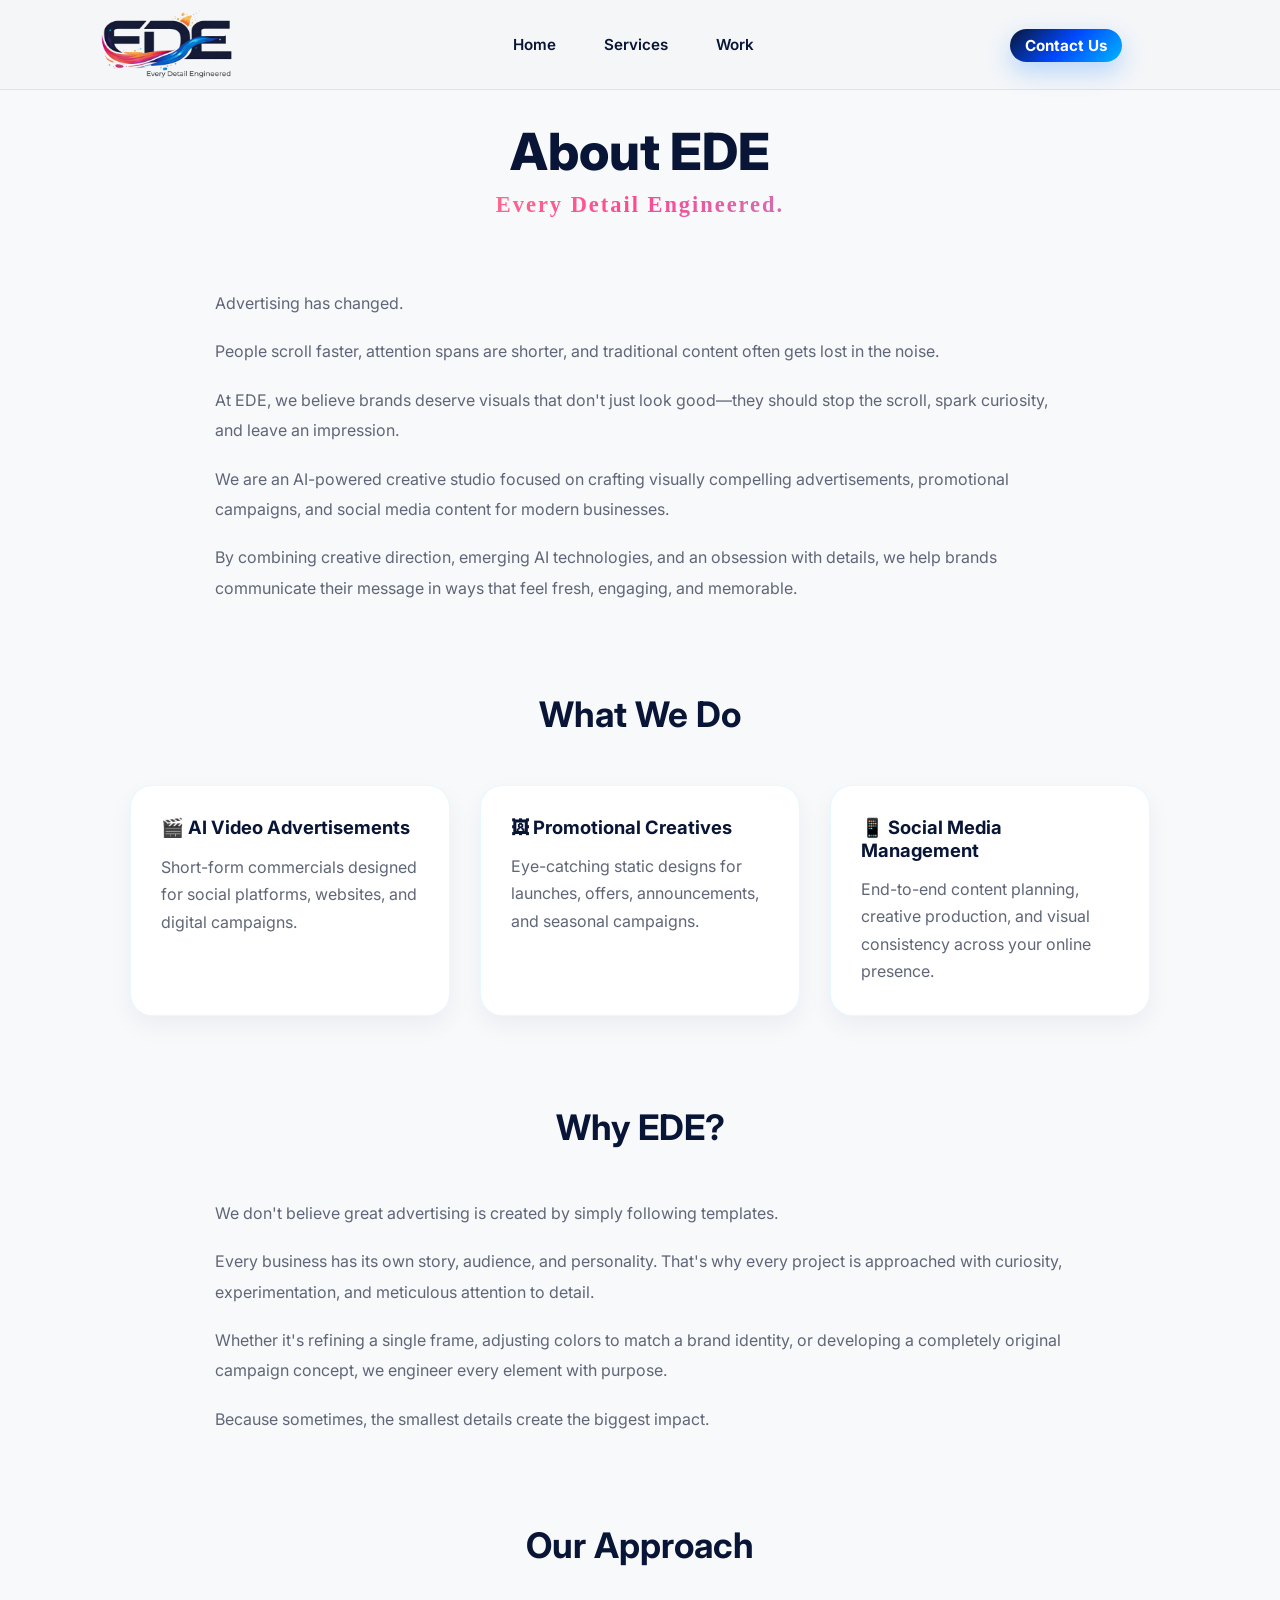
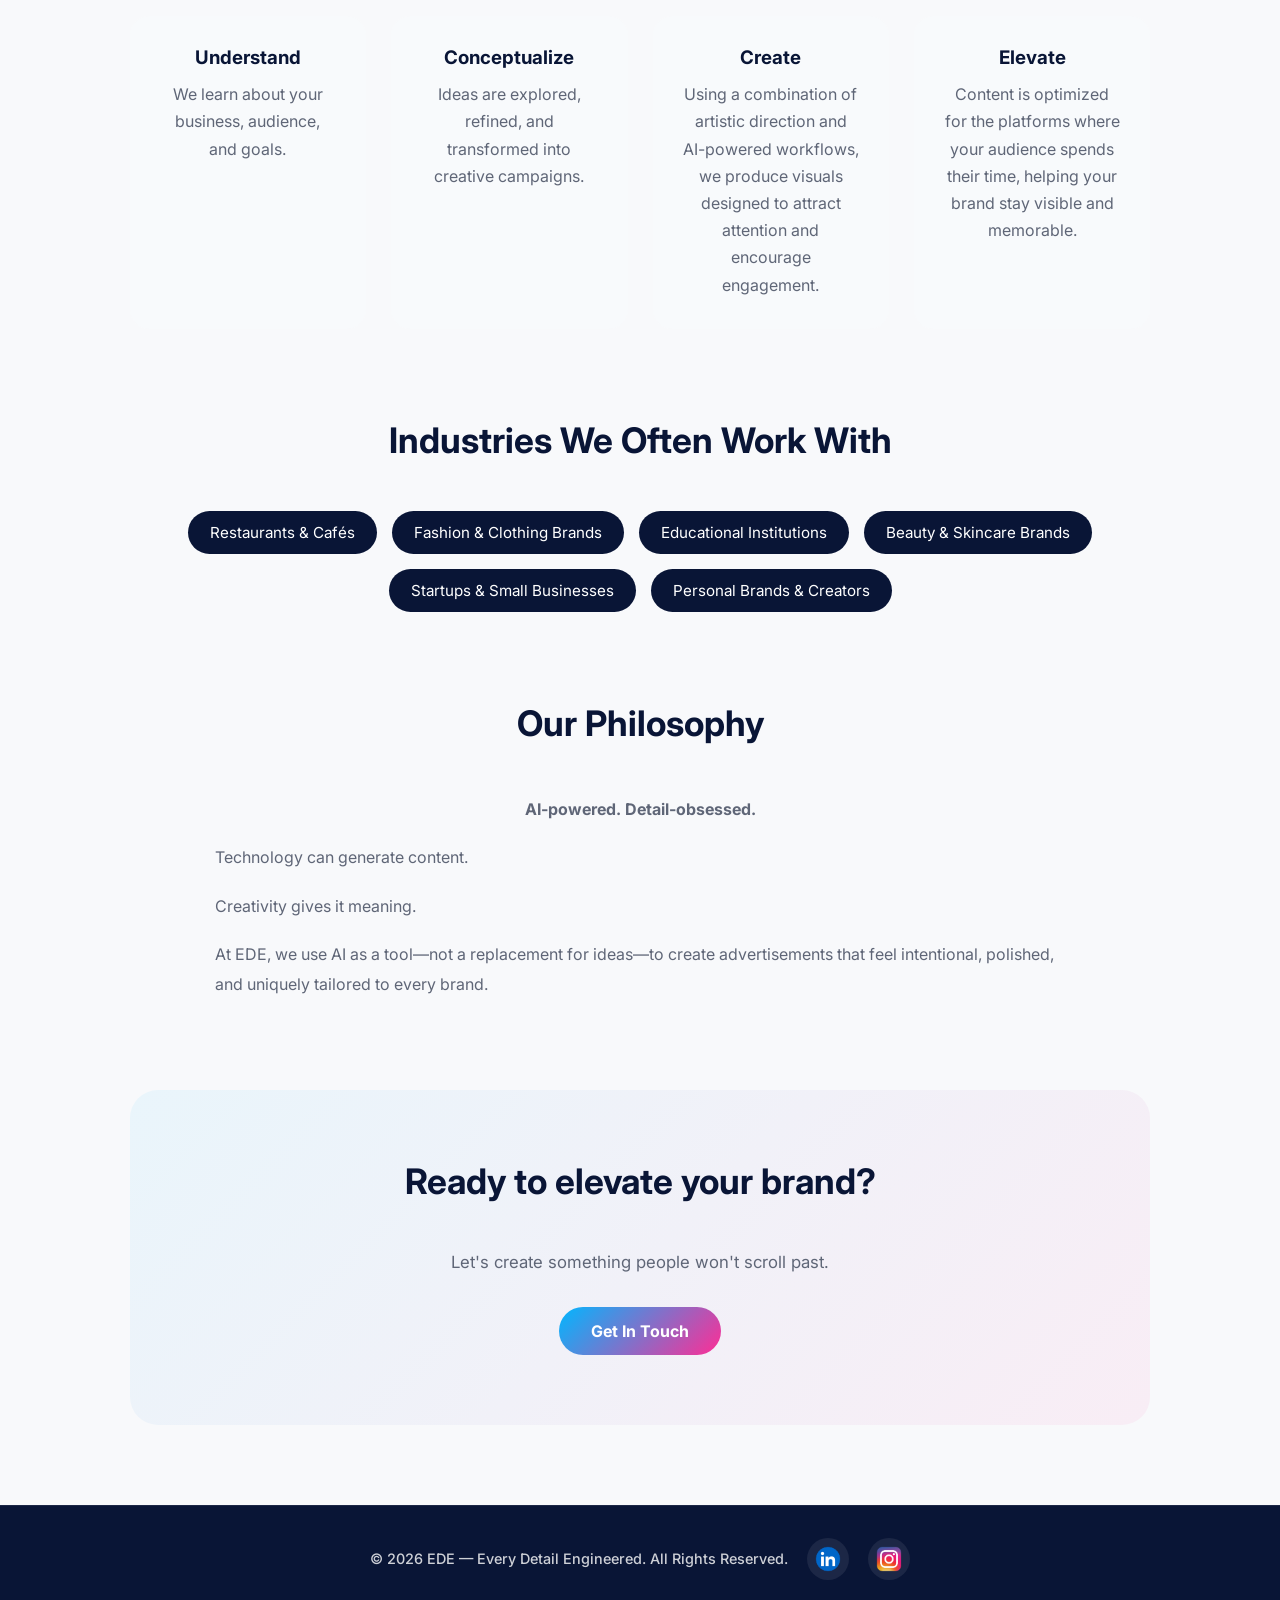
==== about.html @ a7a9f511 "Initial commit" ====
<!DOCTYPE html>
<html lang="en">
<head>
    <meta charset="UTF-8">
    <meta name="viewport" content="width=device-width, initial-scale=1.0">
    <title>EDE - About Us</title>
    <link rel="stylesheet" href="style.css">
</head>
<body>
    <div class="nav">
        <img src="./elements/EDE_logo.svg" alt="edelogo" class="logo">
        <div class="nav-links">
            <a href="./index.html">Home</a>
            <a href="./services.html">Services</a>
            <a href="./works.html">Work</a>
        </div>
        <div class="contact">
            <a href="./contact.html">Contact Us</a>
        </div>
        <div class="ham">
            <img src="./elements/hamburger-svgrepo-com.svg" alt="hamburger menu">
        </div>
        <div class="newnav">
            <a href="./index.html">Home</a>
            <a href="./works.html">Work</a>
            <a href="./services.html">Services</a>
            <!-- <a href="./about.html">About</a> -->
            <a href="./contact.html">Contact Us</a>
        </div>
    </div>
<section class="about">

    <div class="about-hero">

        <h1>About EDE</h1>

        <p class="tagline">
            Every Detail Engineered.
        </p>

    </div>


    <div class="about-content">

        <p>
            Advertising has changed.
        </p>

        <p>
            People scroll faster, attention spans are shorter, and traditional
            content often gets lost in the noise.
        </p>

        <p>
            At EDE, we believe brands deserve visuals that don't just look
            good—they should stop the scroll, spark curiosity, and leave an
            impression.
        </p>

        <p>
            We are an AI-powered creative studio focused on crafting visually
            compelling advertisements, promotional campaigns, and social media
            content for modern businesses.
        </p>

        <p>
            By combining creative direction, emerging AI technologies, and an
            obsession with details, we help brands communicate their message
            in ways that feel fresh, engaging, and memorable.
        </p>

    </div>


    <div class="about-services">

        <h2>What We Do</h2>

        <div class="service-list">

            <div class="service-item">

                <h3>🎬 AI Video Advertisements</h3>

                <p>
                    Short-form commercials designed for social platforms,
                    websites, and digital campaigns.
                </p>

            </div>


            <div class="service-item">

                <h3>🖼 Promotional Creatives</h3>

                <p>
                    Eye-catching static designs for launches, offers,
                    announcements, and seasonal campaigns.
                </p>

            </div>


            <div class="service-item">

                <h3>📱 Social Media Management</h3>

                <p>
                    End-to-end content planning, creative production,
                    and visual consistency across your online presence.
                </p>

            </div>


            <!-- <div class="service-item">

                <h3>✨ Creative Concepts</h3>

                <p>
                    From cinematic fashion films to futuristic product
                    commercials, we transform ideas into visual experiences.
                </p>

            </div> -->

        </div>

    </div>



    <div class="why-ede">

        <h2>Why EDE?</h2>

        <p>
            We don't believe great advertising is created by simply following
            templates.
        </p>

        <p>
            Every business has its own story, audience, and personality.
            That's why every project is approached with curiosity,
            experimentation, and meticulous attention to detail.
        </p>

        <p>
            Whether it's refining a single frame, adjusting colors to match
            a brand identity, or developing a completely original campaign
            concept, we engineer every element with purpose.
        </p>

        <p>
            Because sometimes, the smallest details create the biggest impact.
        </p>

    </div>



    <div class="approach">

        <h2>Our Approach</h2>

        <div class="approach-grid">

            <div class="step">

                <h3>Understand</h3>

                <p>
                    We learn about your business, audience, and goals.
                </p>

            </div>


            <div class="step">

                <h3>Conceptualize</h3>

                <p>
                    Ideas are explored, refined, and transformed into
                    creative campaigns.
                </p>

            </div>


            <div class="step">

                <h3>Create</h3>

                <p>
                    Using a combination of artistic direction and
                    AI-powered workflows, we produce visuals designed
                    to attract attention and encourage engagement.
                </p>

            </div>


            <div class="step">

                <h3>Elevate</h3>

                <p>
                    Content is optimized for the platforms where your
                    audience spends their time, helping your brand stay
                    visible and memorable.
                </p>

            </div>

        </div>

    </div>



    <div class="industries">

        <h2>Industries We Often Work With</h2>

        <ul>

            <li>Restaurants & Cafés</li>

            <li>Fashion & Clothing Brands</li>

            <!-- <li>Jewelry Businesses</li> -->

            <li>Educational Institutions</li>

            <li>Beauty & Skincare Brands</li>

            <li>Startups & Small Businesses</li>

            <li>Personal Brands & Creators</li>

        </ul>

    </div>



    <div class="philosophy">

        <h2>Our Philosophy</h2>

        <p class="philosophy-tagline">

            AI-powered. Detail-obsessed.

        </p>

        <p>
            Technology can generate content.
        </p>

        <p>
            Creativity gives it meaning.
        </p>

        <p>
            At EDE, we use AI as a tool—not a replacement for ideas—to create
            advertisements that feel intentional, polished, and uniquely
            tailored to every brand.
        </p>

    </div>



    <div class="cta-section">

        <h2>Ready to elevate your brand?</h2>

        <p>

            Let's create something people won't scroll past.

        </p>

        <a href="./contact.html" class="about-contact-btn">

            Get In Touch

        </a>

    </div>

</section>




    <div class="footer">
        <p>© <span id="year"></span> EDE — Every Detail Engineered. All Rights Reserved.</p>
        <a href="https://www.linkedin.com/company/ede-every-detail-engineered/" target="_blank" rel="noopener noreferrer">
            <img src="./elements/linkedin-logo-linkedin-icon-transparent-free-png.webp" alt="linkedin logo" class="footer-linkedin-logo">
        </a>
        <a href="https://www.instagram.com/ede_ai_ads/" target="_blank" rel="noopener noreferrer">
            <img src="./elements/instagram-logo-instagram-icon-transparent-free-png.webp" alt="instagram logo" class="footer-instagram-logo">
        </a>
    </div>

    <script src="./script.js"></script>
</body>
</html>
---- style.css ----
/* ===== GOOGLE FONT ===== */
@import url('https://fonts.googleapis.com/css2?family=Inter:wght@400;500;600;700;800&display=swap');

* {
    margin: 0;
    padding: 0;
    box-sizing: border-box;
    font-family: 'Inter', sans-serif;
}

html {
    scroll-behavior: smooth;
}

body {
    background: #f8f9fb;
    color: #091536;
    overflow-x: hidden;
}

/* ==========================
   NAVBAR
========================== */

.nav {
    width: 100%;
    height: 90px;

    display: flex;
    /* justify-content:space-around; */
    align-items: center;
    gap: 20vw;

    padding: 0 6vw;

    background: rgba(255, 255, 255, 0.92);

    backdrop-filter: blur(15px);

    position: fixed;
    top: 0;
    left: 0;

    z-index: 1000;

    border-bottom: 1px solid rgba(9, 21, 54, .08);
    background-color: #F4F6F8;

}

/* Logo */

.logo {
    height: 180px;
    width: auto;
    cursor: pointer;
}

/* Navigation Links */

.nav-links {
    display: flex;
    /* justify-content:center; */
    /* align-items:center; */
    gap: 3rem;
}

.nav-links a {
    text-decoration: none;
    color: #091536;

    font-size: 0.95rem;
    font-weight: 600;

    transition: .3s ease;
    position: relative;
}

.nav-links a::after {
    content: "";
    position: absolute;

    left: 0;
    bottom: -8px;

    width: 0;
    height: 2px;

    background: linear-gradient(90deg,
            #ff7a18,
            #ff2d95,
            #00b7ff);

    transition: .35s ease;
}

.nav-links a:hover {
    color: #0077ff;
}

.nav-links a:hover::after {
    width: 100%;
}

/* CTA */

.contact a {
    text-decoration: none;

    padding: 7px 15px;

    border-radius: 999px;

    font-weight: 700;
    font-size: 0.95rem;

    color: white;

    background: linear-gradient(135deg,
            #091536,
            #0049ff,
            #00b7ff);

    box-shadow:
        0 10px 25px rgba(0, 119, 255, .25);

    transition: .35s ease;
}

.contact a:hover {
    transform: translateY(-3px);

    box-shadow:
        0 15px 35px rgba(0, 119, 255, .35);
}

/* ==========================
   HERO SECTION
========================== */

.hero {
    min-height: 100vh;

    display: flex;
    /* justify-content:center; */
    align-items: center;
    flex-direction: column;

    text-align: center;

    padding-top: 200px;

    position: relative;
}

/* Background Glow */

.hero::before {
    content: "";

    position: absolute;

    width: 600px;
    height: 600px;

    background:
        radial-gradient(circle,
            rgba(0, 183, 255, .15),
            transparent 70%);

    top: 50%;
    left: 50%;

    transform: translate(-50%, -50%);
    pointer-events: none;
}

/* Heading */

.hero h1 {
    font-size: clamp(4rem, 9vw, 6rem);

    font-weight: 800;

    line-height: 1;

    letter-spacing: -4px;

    color: #091536;
}

.hero h1 span {
    background: linear-gradient(135deg,
            #ff7a18,
            #ff2d95,
            #00b7ff);

    background-clip: text;
    -webkit-background-clip: text;

    color: transparent;
    -webkit-text-fill-color: transparent;
}

.hero p {
    margin-top: 1.5rem;

    font-size: 1.2rem;

    color: #5f6677;

    max-width: 700px;
}

.hero-btn {
    margin-top: 2rem;

    display: inline-flex;
    gap: 1rem;
    /* cursor: pointer;  */
}

.hero-btn a {
    text-decoration: none;
    padding: 16px 34px;
    border-radius: 999px;
    font-weight: 600;
    cursor: pointer;
}

/* Primary */

.primary-btn {
    color: white;

    background: linear-gradient(135deg,
            #091536,
            #005eff);
    /* cursor: pointer; */
}

/* Secondary */

.secondary-btn {
    color: #091536;
    /* cursor: pointer; */
    border: 1px solid rgba(9, 21, 54, .15);
    background: white;
}

/* ==========================
   MOBILE
========================== */
@media (max-width: 1120px) {
    .nav {
        gap: 10vw;
    }
}

@media (max-width: 800px) {
    .logo {
        height: 160px;
    }

    .nav {
        gap: 3vw;
    }

    .contact a {
        text-decoration: none;

        padding: 7px 15px;

        border-radius: 999px;

        font-weight: 400;
        font-size: 10px;

        color: white;

        background: linear-gradient(135deg,
                #091536,
                #0049ff,
                #00b7ff);

        box-shadow:
            0 10px 25px rgba(0, 119, 255, .25);

        transition: .35s ease;
    }

}

@media (max-width: 600px) {

    .nav {
        justify-content: space-between;
        height: 75px;
    }

    .logo {
        height: 140px;
    }

    /* Hide desktop nav */

    .nav-links {
        display: none;
    }

    .contact {
        display: none;
    }

    .hero {
        padding-top: 120px;
        padding-inline: 1.5rem;
        align-items: center;
        align-self: center;
    }

    .hero h1 {
        font-size: clamp(3rem, 14vw, 5rem);
        letter-spacing: -2px;
    }

    .hero p {
        font-size: .95rem;
        line-height: 1.7;
    }

    .hero-btn {
        flex-direction: column;
        width: 100%;
        align-items: center;
    }

    .hero-btn a {
        width: 100%;
        max-width: 300px;
        text-align: center;
    }

    .hero::before {
        content: "";
        position: absolute;
        width: 100vw;
    }
}

@media (max-width: 300px) {
    .logo {
        height: 100px;
    }

    .hero h1 {
        font-size: clamp(1rem, 10vw, 6rem);
        letter-spacing: -2px;
    }

    .hero p {
        font-size: .8rem;
    }

    /* .hero-btn{
        flex-direction:column;
        width:100%;
        justify-content:center;
        align-items:center;
        padding-top: 0;
    } */
    .hero-btn a {
        width: 75%;
        height: 40px;
        font-size: .8rem;
    }

    .primary-btn {
        display: flex;
        justify-content: center;
        align-items: center;
    }

    .secondary-btn {
        display: flex;
        justify-content: center;
        align-items: center;
    }
}

.ham {
    display: none;
}

.newnav {
    display: flex;
    flex-direction: column;

    position: absolute;
    top: 75px;
    right: 20px;

    background-color: #F4F6F8;

    padding: 10px 20px;

    border-radius: 12px;

    box-shadow: 0 10px 30px rgba(0, 0, 0, 0.1);

    opacity: 0;
    visibility: hidden;

    transform: translateY(-20px);

    transition:
        opacity 0.3s ease,
        transform 0.3s ease,
        visibility 0.3s ease;
}

/* Active state */

.newnav.active {
    opacity: 1;
    visibility: visible;

    transform: translateY(0);
}

.newnav a {
    text-decoration: none;
    color: #091536;
    font-size: 0.95rem;
    font-weight: 600;
    padding: 10px 0;
}

@media (max-width: 600px) {
    .ham {
        display: block;
        position: absolute;
        top: 20px;
        right: 20px;
        width: 30px;
        height: 30px;
        cursor: pointer;
        z-index: 1001;
        cursor: pointer;
    }

    .ham img {
        width: auto;
        height: 40px;
        /* background-color: #091536; */
        /* margin: 5px 0; */
        transition: all 0.3s ease;
    }
}

@media (max-width: 300px) {
    .ham img {
        width: auto;
        height: 30px;
    }
}

/* ==========================
   FOOTER
========================== */

.footer {
    width: 100%;

    display: flex;
    justify-content: center;
    align-items: center;
    gap: 1.2rem;

    padding: 2rem 5vw;

    background: #091536;
    color: #ffffff;

    border-top: 1px solid rgba(255, 255, 255, 0.08);

    flex-wrap: wrap;
    /* position: relative;
    top: 80vh; */
}

.footer p {
    font-size: 0.9rem;
    font-weight: 500;

    color: rgba(255, 255, 255, 0.8);

    text-align: center;
}

/* Social Links */

.footer a {
    display: flex;
    align-items: center;
    justify-content: center;

    width: 42px;
    height: 42px;

    border-radius: 50%;

    background: rgba(255, 255, 255, 0.08);

    transition: all 0.3s ease;
}

.footer a:hover {
    transform: translateY(-3px);

    background: linear-gradient(135deg,
            #ff7a18,
            #ff2d95,
            #00b7ff);

    box-shadow: 0 8px 20px rgba(0, 183, 255, 0.25);
}

.footer-linkedin-logo,
.footer-instagram-logo {
    width: 40px;
    height: 40px;

    object-fit: contain;
}

/* ==========================
   MOBILE
========================== */

@media (max-width: 600px) {

    .footer {
        flex-direction: column;
        gap: 1rem;

        padding: 1.5rem;
    }

    .footer p {
        font-size: 0.8rem;
        line-height: 1.5;
    }

}

/* ==========================
   SERVICES PAGE
========================== */

.services {
    min-height: calc(100vh - 90px);

    padding-top: 140px;
    padding-bottom: 80px;
    padding-inline: 6vw;
}

/* Heading */

.heading {
    text-align: center;
    margin-bottom: 4rem;
}
.section-heading {
    text-align: center;
    margin-bottom: 4rem;
}

.heading h2 {
    font-size: clamp(2.5rem, 5vw, 4rem);

    font-weight: 800;

    color: #091536;

    margin-bottom: 1rem;

    letter-spacing: -2px;
}
.section-heading h2 {
    font-size: clamp(2.5rem, 5vw, 4rem);

    font-weight: 800;

    color: #091536;

    margin-bottom: 1rem;

    letter-spacing: -2px;
}

.heading p {
    max-width: 700px;

    margin: auto;

    font-size: 1.1rem;

    line-height: 1.8;

    color: #5f6677;
}

.section-heading p {
    max-width: 700px;

    margin: auto;

    font-size: 1.1rem;

    line-height: 1.8;

    color: #5f6677;
}

/* Grid */

.services-grid {
    display: grid;

    grid-template-columns: repeat(auto-fit, minmax(320px, 1fr));

    gap: 2rem;
}

/* Card */

.service-card {
    background: white;

    padding: 2rem;

    border-radius: 24px;

    border: 1px solid rgba(9, 21, 54, .08);

    transition: all .35s ease;

    position: relative;

    overflow: hidden;
}

/* Gradient Top Line */

.service-card::before {
    content: "";

    position: absolute;

    top: 0;
    left: 0;

    width: 100%;
    height: 4px;

    background: linear-gradient(90deg,
            #ff7a18,
            #ff2d95,
            #00b7ff);
}

/* Hover */

.service-card:hover {
    transform: translateY(-8px);

    box-shadow:
        0 20px 40px rgba(0, 0, 0, .08);
}

/* Title */

.service-card h3 {
    font-size: 1.35rem;

    color: #091536;

    margin-bottom: .75rem;

    font-weight: 700;
}

/* Type */

.service-type {
    color: #5f6677;

    margin-bottom: 1.5rem;

    line-height: 1.7;
}

/* Price */

.price {
    margin-top: 1rem;

    font-size: 1.6rem;

    font-weight: 800;

    color: #0049ff;
}

/* Negotiable */

.negotiable {
    display: inline-block;

    margin-top: .5rem;

    color: #ff2d95;

    font-weight: 600;
}

/* Lists */

.service-card ul {
    list-style: none;

    margin: 1.2rem 0;
}

.service-card ul li {
    position: relative;

    padding-left: 1.5rem;

    margin-bottom: .8rem;

    color: #4f5565;
}

/* Custom Bullet */

.service-card ul li::before {
    content: "✓";

    position: absolute;

    left: 0;

    color: #00b7ff;

    font-weight: 700;
}

/* Featured Cards */

.featured {
    background:
        linear-gradient(180deg,
            rgba(0, 183, 255, .04),
            rgba(255, 255, 255, 1));

    border: 2px solid rgba(0, 183, 255, .15);
}

/* Featured Badge */

.featured::after {
    content: "Popular";

    position: absolute;

    top: 18px;
    right: 18px;

    padding: 6px 12px;

    border-radius: 999px;

    font-size: .75rem;

    font-weight: 700;

    color: white;

    background:
        linear-gradient(135deg,
            #ff7a18,
            #ff2d95);
}

@media (max-width:768px) {

    .services {
        padding-top: 120px;
        padding-inline: 1.5rem;
    }

    .services-grid {
        gap: 1.5rem;
    }

    .service-card {
        padding: 1.5rem;
    }

    .price {
        font-size: 1.4rem;
    }

    .heading {
        margin-bottom: 3rem;
    }
    .section-heading {
        margin-bottom: 3rem;
    }

}

@media (max-width:480px) {

    .heading h2 {
        font-size: 2.2rem;
    }

    .heading p {
        font-size: .95rem;
    }
    .section-heading h2 {
        font-size: 2.2rem;
    }

    .section-heading p {
        font-size: .95rem;
    }

    .services-grid {
        grid-template-columns: 1fr;
    }

}

.cardofworks video{
    width:100%;
    height:500px;
    object-fit:cover;
    border-radius:20px;
    box-shadow:
        0 10px 25px rgba(0,0,0,.08);
    transition:.35s ease;
}
.cardofworks:hover video{

    transform:translateY(-4px);

}

.works-grid {
    display: flex;
    gap: 30px;
    width: max-content;
    align-items: flex-start;
    animation: marquee 20s linear infinite;
}

.works-container {
    width: 100%;
    overflow: hidden;
    padding: 20px 0;
    height: 100%;
}

.cardofworks {
    display: flex;
    flex-direction: column;
    gap: 20px;
    width: 280px;
    flex-shrink: 0;
}

.cardofworks h3{
    font-size:1.15rem;
    font-weight:700;
    color:#091536;
    margin:0;
    align-self:flex-start;
}

.cardofworks p{
    font-size:.92rem;
    line-height:1.7;
    color:#5f6677;
    margin:0;
}

.section-heading {
    margin-bottom: 10px;
    margin-top: 10px;
}

@media(max-width:768px){

    .cardofworks{

        width:220px;

    }


    .cardofworks video{

        height:400px;

    }

}



@media(max-width:480px){

    .cardofworks{

        width:180px;

    }


    .cardofworks video{

        height:320px;

    }

}
.section-heading{
    padding-top: 100px;
    text-align: center;
    max-width: 800px;
    margin: 0 auto 0 auto;
}
/* .works{
    height:100vh;
} */
 body {
    background: #f8f9fb;
    color: #091536;
    overflow-x: hidden;

    /* Add these three */
    min-height: 100vh;
    display: flex;
    flex-direction: column;
}

.works {
    flex: 1;
}
@keyframes marquee {
    0%   { transform: translateX(0); }
    100% { transform: translateX(-50%); }
}

.works-container:hover .works-grid {
    animation-play-state: paused;
}
.cardofworks:hover .mute-icon{ 
    cursor: pointer;
    visibility: visible;
} 
.cardofworks .mute-icon{
    width: 20px;
    position: relative;
    bottom:60px;
    left: 20px;
    filter: invert(1);
    visibility: hidden;
}
.testimonials{

 margin-top:100px;
 margin-bottom:100px;
    padding:0 5%;

}


.testimonials h3{
    font-size:2.3rem;
    font-weight:800;
    color:#091536;
    text-align:center;
    margin-bottom:10px;

}


.testimonials > h4{
    font-size:1rem;
    font-weight:500;
    color:#5f6677;
    text-align:center;
    margin-bottom:50px;

}



.testimonial-grid{
    display:flex;
    justify-content:center;

}



.testimonial-card{
    max-width:750px;
    padding:40px;
    background:#ffffff;
    border-radius:24px;
    box-shadow:

        0 12px 35px rgba(9,21,54,.08);



    border:1px solid rgba(95,206,255,.15);
    transition:.35s ease;


}



.testimonial-card:hover{


    transform:translateY(-5px);



    box-shadow:

        0 18px 45px rgba(9,21,54,.12);


}



.testimonial-card p{
    font-size:1rem;
    line-height:1.9;
    color:#4d5566;
    font-style:italic;
    margin-bottom:30px;


}



.testimonial-card h4{
    font-size:1.1rem;
    font-weight:700;
    color:#091536;
    margin:0;
}



.testimonial-card span{
    display:block;
    margin-top:5px;
    color:#42BC90;
    font-size:.9rem;
    font-weight:600;
}
@media (max-width:768px){

    .testimonials{

        margin-top:80px;

        padding:0 30px;

    }


    .testimonials h3{

        font-size:2rem;

    }


    .testimonials > h4{

        font-size:.95rem;

        margin-bottom:40px;

    }


    .testimonial-card{

        padding:30px;

        border-radius:20px;

    }


    .testimonial-card p{

        font-size:.95rem;

        line-height:1.8;

    }

}
@media (max-width:480px){

    .testimonials{

        margin-top:60px;

        padding:0 20px;

    }


    .testimonials h3{

        font-size:1.75rem;

    }


    .testimonials > h4{

        font-size:.9rem;

        margin-bottom:30px;

    }


    .testimonial-card{

        padding:24px;

        border-radius:16px;

    }


    .testimonial-card p{

        font-size:.9rem;

        line-height:1.7;

    }


    .testimonial-card h4{

        font-size:1rem;

    }


    .testimonial-card span{

        font-size:.85rem;

    }

}
/* ===========================
   ABOUT PAGE
=========================== */

.about{

    padding:120px 7% 80px;

    max-width:1200px;

    margin:auto;

}


.about section{

    margin-bottom:90px;

}


/* Hero */

.about-hero{

    text-align:center;

    margin-bottom:70px;

}


.about-hero h1{

    font-size:3.2rem;

    font-weight:800;

    color:#091536;

    margin-bottom:10px;

}


.tagline{

    font-size:1.4rem;

    font-weight:700;

    letter-spacing:2px;

    font-family: Georgia, serif;

    background:linear-gradient(
        135deg,
        #ffb578,
        #ff4893,
        #5fceff
    );

    -webkit-background-clip:text;
    background-clip:text;

    color:transparent;

}


/* Generic sections */

.about-content,
.why-ede,
.philosophy{

    max-width:850px;

    margin:auto auto 90px;

}


.about-content p,
.why-ede p,
.philosophy p{

    font-size:1rem;

    line-height:1.9;

    color:#5f6677;

    margin-bottom:18px;

}


.about-services h2,
.why-ede h2,
.approach h2,
.industries h2,
.philosophy h2,
.cta-section h2{

    text-align:center;

    font-size:2.2rem;

    color:#091536;

    margin-bottom:50px;

}


/* Services */

.service-list{

    display:grid;

    grid-template-columns:
    repeat(auto-fit,minmax(260px,1fr));

    gap:30px;

    margin-bottom:90px;

}


.service-item{

    background:white;

    padding:30px;

    border-radius:22px;

    border:1px solid rgba(95,206,255,.15);

    box-shadow:

    0 10px 25px rgba(9,21,54,.05);

    transition:.3s;

}


.service-item:hover{


    transform:translateY(-4px);


    box-shadow:

    0 18px 40px rgba(9,21,54,.08);

}


.service-item h3{

    color:#091536;

    font-size:1.15rem;

    margin-bottom:15px;

}


.service-item p{

    color:#5f6677;

    line-height:1.7;

}



/* Approach */

.approach{

    margin-bottom:90px;

}


.approach-grid{

    display:grid;

    grid-template-columns:
    repeat(auto-fit,minmax(220px,1fr));

    gap:25px;

}


.step{

    background:#F8FAFC;

    padding:30px;

    border-radius:20px;

    text-align:center;

}


.step h3{

    color:#091536;

    margin-bottom:12px;

}


.step p{

    color:#5f6677;

    line-height:1.7;

}



/* Industries */


.industries{

    margin-bottom:90px;

}


.industries ul{

    display:flex;

    flex-wrap:wrap;

    justify-content:center;

    gap:15px;

    list-style:none;

    padding:0;

}


.industries li{


    background:#091536;


    color:white;


    padding:

    12px 22px;


    border-radius:999px;


    font-size:.95rem;


}



/* Philosophy */

.philosophy-tagline{


    text-align:center;


    font-size:1.2rem;


    color:#00B7FF;


    font-weight:700;


    margin-bottom:30px;


}



/* CTA */


.cta-section{


    text-align:center;


    padding:70px 30px;


    border-radius:28px;


    background:


    linear-gradient(

    135deg,


    rgba(0,183,255,.06),


    rgba(255,45,149,.06)

    );


}



.cta-section p{


    color:#5f6677;


    margin-bottom:35px;


    font-size:1.05rem;


}



.about-contact-btn{


    display:inline-flex;


    align-items:center;


    justify-content:center;


    padding:14px 32px;


    border-radius:999px;


    text-decoration:none;


    color:white;


    font-weight:700;


    background:


    linear-gradient(

    135deg,

    #00B7FF,

    #FF2D95

    );


    transition:.3s;


}



.about-contact-btn:hover{


    transform:translateY(-3px);


    box-shadow:


    0 15px 35px rgba(0,183,255,.25);


}



/* ===========================
   RESPONSIVE
=========================== */


@media(max-width:768px){


    .about{


        padding:100px 6% 60px;


    }



    .about-hero h1{


        font-size:2.5rem;


    }



    .tagline{


        font-size:1.05rem;


    }



    .about-services h2,
    .why-ede h2,
    .approach h2,
    .industries h2,
    .philosophy h2,
    .cta-section h2{


        font-size:1.9rem;


    }



    .service-list{


        grid-template-columns:1fr;


    }



    .approach-grid{


        grid-template-columns:1fr;


    }


}



@media(max-width:480px){


    .about{


        padding:90px 5% 50px;


    }



    .about-hero h1{


        font-size:2rem;


    }



    .about-content p,
    .why-ede p,
    .philosophy p{


        font-size:.95rem;


    }



    .cta-section{


        padding:50px 20px;


    }



    .about-contact-btn{


        width:100%;


        max-width:280px;


    }


}
/* ===========================
   CONTACT PAGE
=========================== */

.contact-page{

    padding:120px 7% 80px;

    max-width:1200px;

    margin:auto;

}


/* Hero Section */

.contact-hero{

    text-align:center;

    margin-bottom:70px;

}


.contact-hero h1{

    font-size:3rem;

    font-weight:800;

    color:#091536;

    line-height:1.2;

    margin-bottom:20px;

}


.contact-hero p{

    max-width:750px;

    margin:auto;

    color:#5f6677;

    line-height:1.8;

    font-size:1rem;

}



/* Grid */

.contact-grid{

    display:grid;

    grid-template-columns:1fr 1fr;

    gap:40px;

}



/* Left Card */

.contact-card{

    background:#ffffff;

    padding:40px;

    border-radius:28px;

    box-shadow:
    0 12px 35px rgba(9,21,54,.06);

}


.contact-card h2{

    color:#091536;

    margin-bottom:20px;

}


.contact-desc{

    color:#5f6677;

    line-height:1.8;

    margin-bottom:35px;

}



.contact-item{

    margin-bottom:35px;

}


.contact-item h3{

    color:#091536;

    margin-bottom:15px;

    font-size:1.1rem;

}



.contact-item a{

    display:block;

    text-decoration:none;

    color:#00B7FF;

    font-weight:600;

    margin-bottom:10px;

    transition:.3s ease;

}


.contact-item a:hover{

    color:#FF4893;

}



/* Social Icons */

.social-links{

    display:flex;

    gap:20px;

    flex-wrap:wrap;

}


.social-links a{

    display:flex;

    align-items:center;

    gap:10px;

}


.social-links img{

    width:28px;

    height:28px;

    object-fit:contain;

}


.social-links span{

    color:#091536;

    font-weight:600;

}



/* Right Card */


.contact-message{


    padding:40px;


    border-radius:28px;


    background:

    linear-gradient(

        135deg,

        rgba(95,206,255,.10),

        rgba(255,72,147,.08)

    );


    border:

    1px solid rgba(95,206,255,.12);


}


.contact-message h2{


    color:#091536;


    margin-bottom:25px;


}



.contact-message ul{


    padding-left:20px;


    margin-bottom:35px;


}



.contact-message li{


    color:#5f6677;


    line-height:2;


}



.contact-message p{


    color:#5f6677;


    line-height:1.8;


}




/* ===========================
   RESPONSIVE
=========================== */


@media(max-width:900px){


.contact-grid{


    grid-template-columns:1fr;


}


.contact-card{


    padding:35px;


}


.contact-message{


    padding:35px;


}


}



@media(max-width:768px){


.contact-page{


    padding:100px 6% 60px;


}


.contact-hero h1{


    font-size:2.4rem;


}


.contact-hero p{


    font-size:.95rem;


}


}



@media(max-width:480px){


.contact-page{


    padding:90px 5% 50px;


}


.contact-hero h1{


    font-size:2rem;


}


.contact-card{


    padding:25px;


}


.contact-message{


    padding:25px;


}


.social-links{


    flex-direction:column;


    gap:15px;


}


.contact-item a{


    font-size:.95rem;


}


}
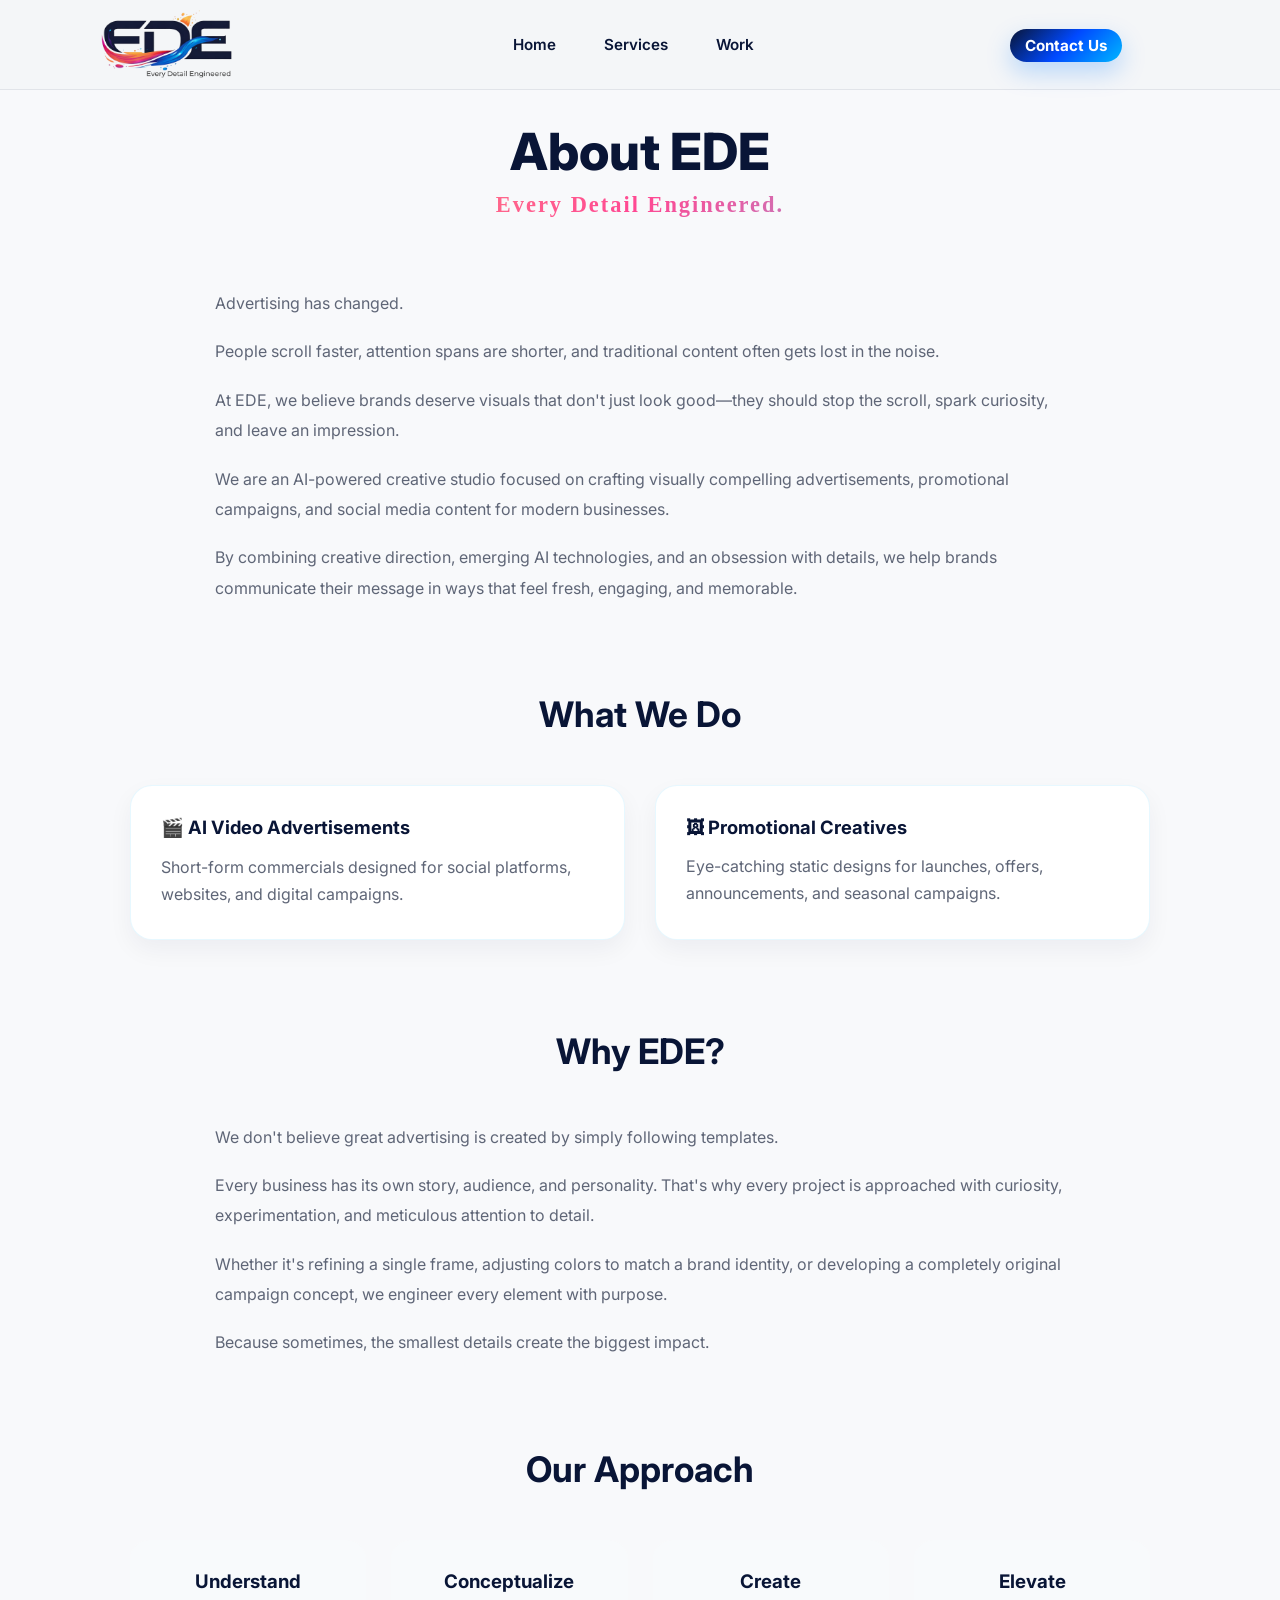
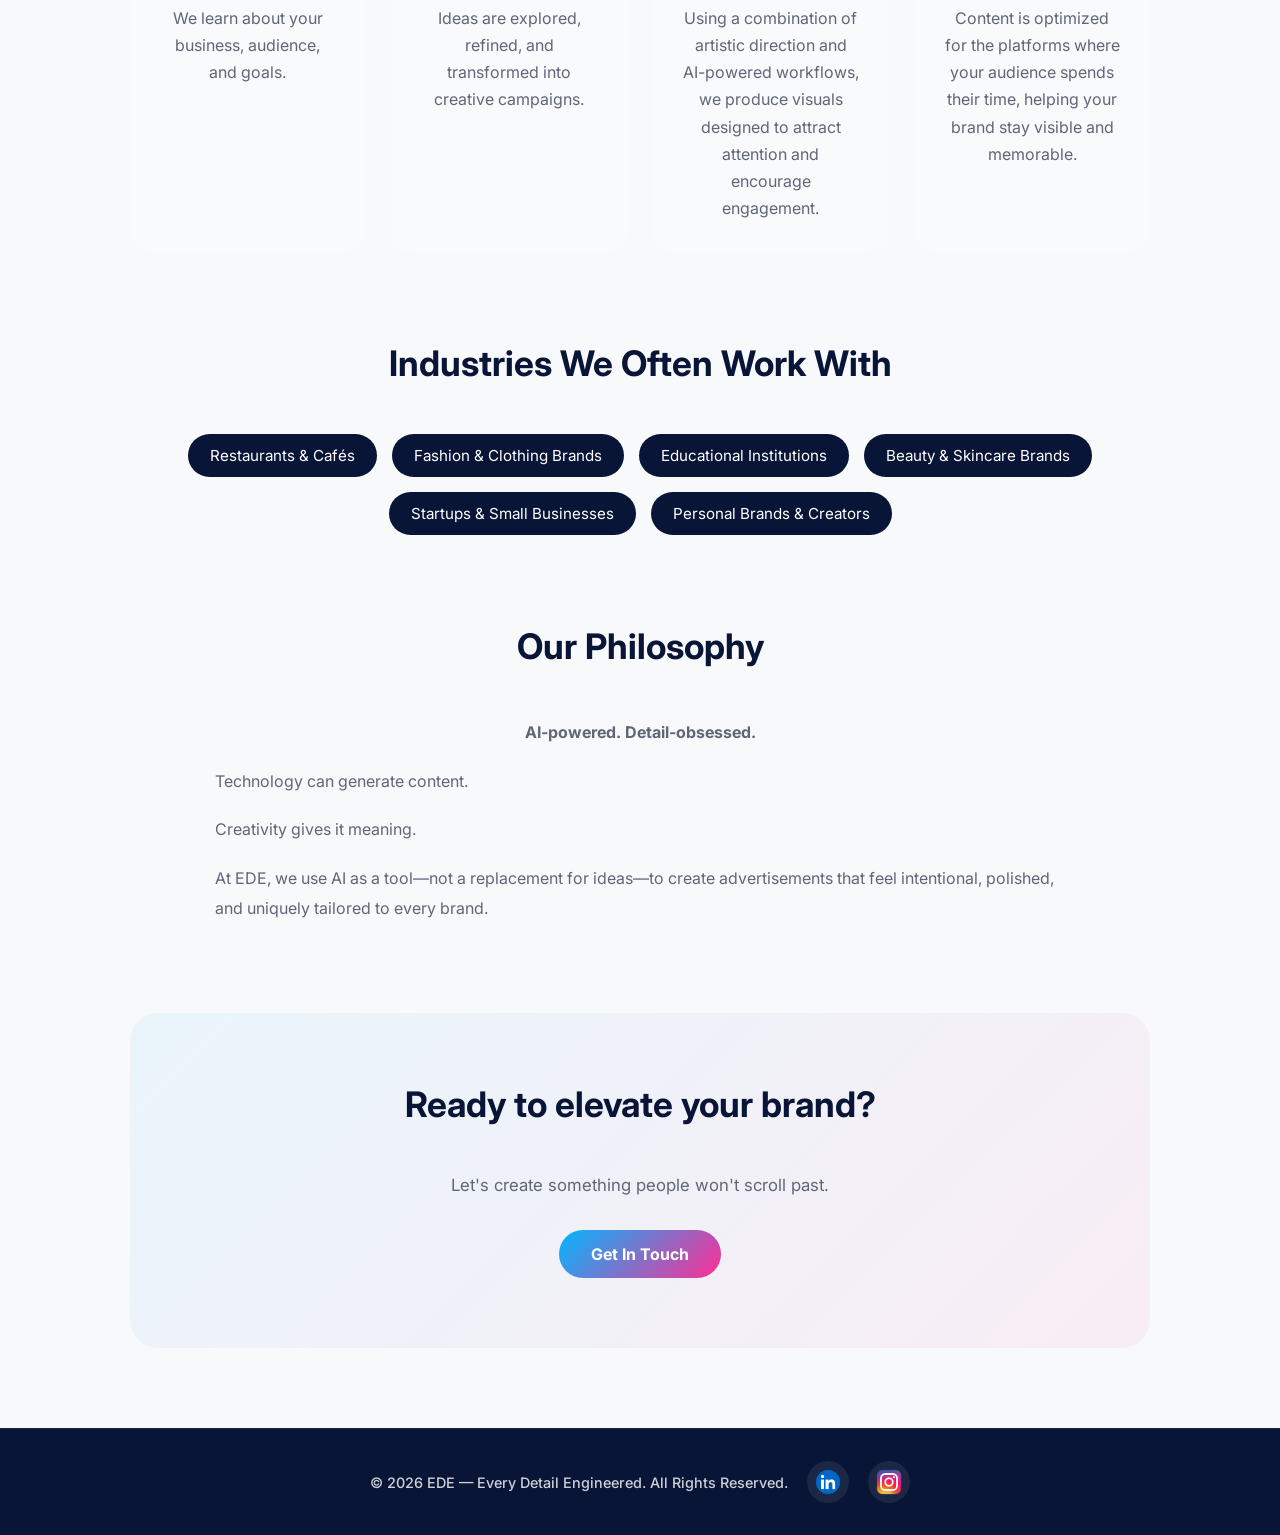
==== commit 96a6dd97: "Some changes in services" ====
--- a/about.html
+++ b/about.html
@@ -103,7 +103,7 @@
             </div>
 
 
-            <div class="service-item">
+            <!-- <div class="service-item">
 
                 <h3>📱 Social Media Management</h3>
 
@@ -112,7 +112,7 @@
                     and visual consistency across your online presence.
                 </p>
 
-            </div>
+            </div> -->
 
 
             <!-- <div class="service-item">
--- a/style.css
+++ b/style.css
@@ -2166,4 +2166,31 @@
 }
 
 
+}
+/* .work-video:fullscreen{
+    width:100vw;
+    height:100vh;
+    object-fit:contain;
+    background:#000;
+}
+
+.work-video:-webkit-full-screen{
+    width:100vw;
+    height:100vh;
+    object-fit:contain;
+    background:#000;
+} */
+.work-video.expanded{
+    position: fixed;
+    inset: 0;
+    width: 100vw;
+    height: 100vh;
+    object-fit: contain;
+    background: #000;
+    border-radius: 0;
+    z-index: 9999;
+    cursor: zoom-out;
+}
+.works-grid.paused{
+    animation-play-state: paused;
 }
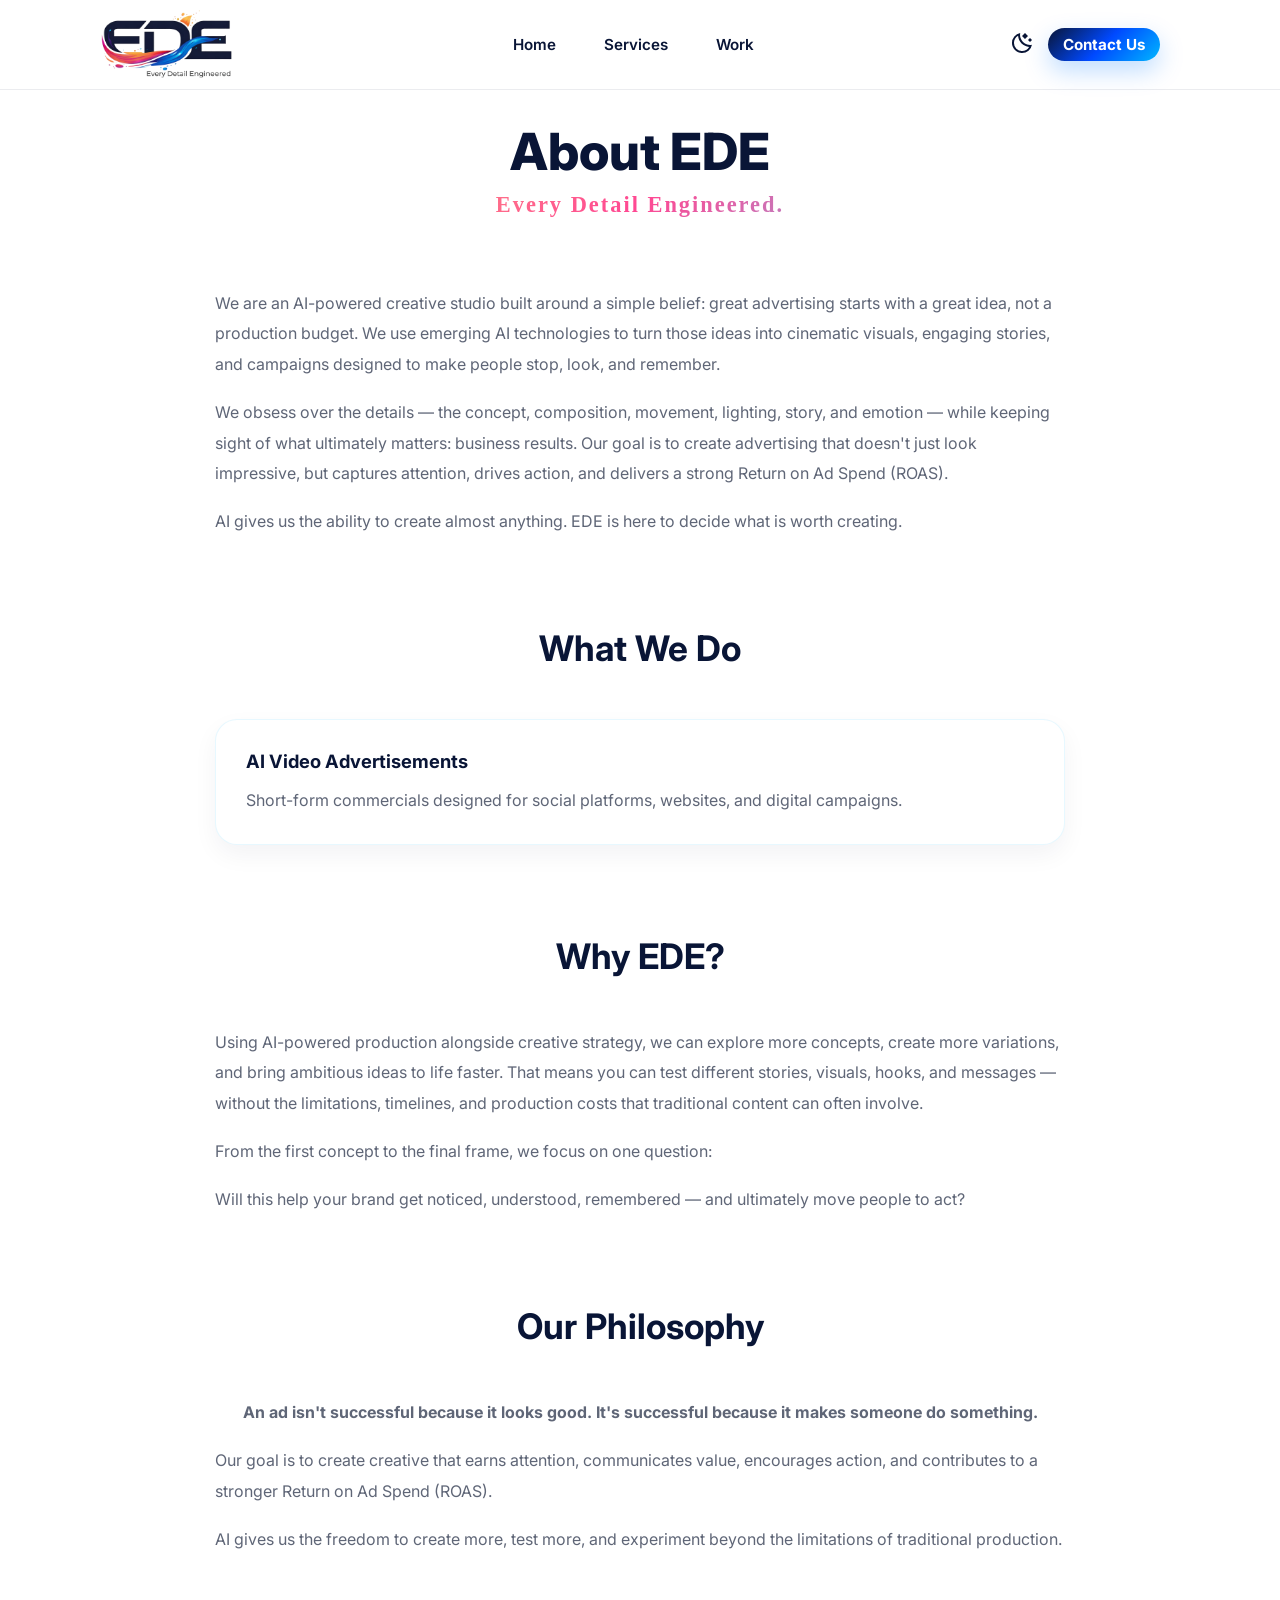
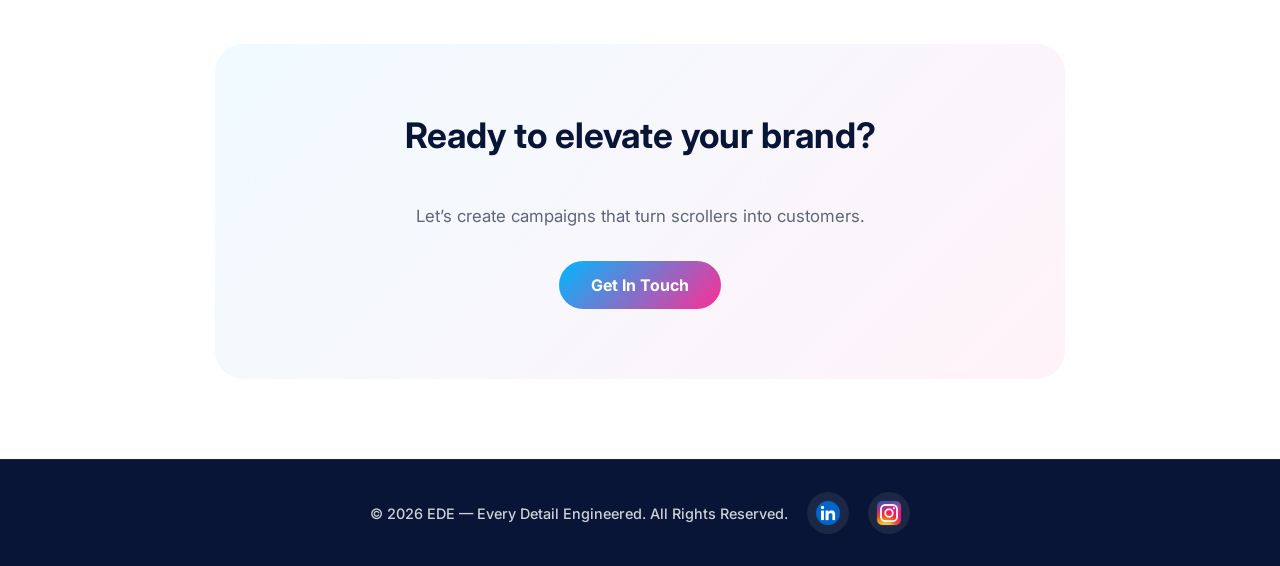
==== commit b9dc5c7c: "Layout and Dark Mode Update" ====
--- a/about.html
+++ b/about.html
@@ -8,16 +8,38 @@
 </head>
 <body>
     <div class="nav">
-        <img src="./elements/EDE_logo.svg" alt="edelogo" class="logo">
+        <img src="./elements/EDE_logo.svg" alt="edelogo" class="logo logo-light">
+        <img src="./elements/edelogodark.png" alt="edelogo" class="logo logo-dark">
         <div class="nav-links">
             <a href="./index.html">Home</a>
             <a href="./services.html">Services</a>
             <a href="./works.html">Work</a>
         </div>
         <div class="contact">
+            <div class="theme-toggle"><svg class="moon-icon" xmlns="http://www.w3.org/2000/svg" height="24px" viewBox="0 -960 960 960" width="24px"
+                    fill="#091536">
+                    <path
+                        d="M600-640 480-760l120-120 120 120-120 120Zm200 120-80-80 80-80 80 80-80 80ZM483-80q-84 0-157.5-32t-128-86.5Q143-253 111-326.5T79-484q0-146 93-257.5T409-880q-18 99 11 193.5T520-521q71 71 165.5 100T879-410q-26 144-138 237T483-80Zm0-80q88 0 163-44t118-121q-86-8-163-43.5T463-465q-61-61-97-138t-43-163q-77 43-120.5 118.5T159-484q0 135 94.5 229.5T483-160Zm-20-305Z" />
+                </svg>
+            
+            <svg class="sun-icon" xmlns="http://www.w3.org/2000/svg" height="24px" viewBox="0 -960 960 960" width="24px"
+                    fill="#e3e3e3">
+                    <path
+                        d="M440-760v-160h80v160h-80Zm266 110-55-55 112-115 56 57-113 113Zm54 210v-80h160v80H760ZM440-40v-160h80v160h-80ZM254-652 140-763l57-56 113 113-56 54Zm508 512L651-255l54-54 114 110-57 59ZM40-440v-80h160v80H40Zm157 300-56-57 112-112 29 27 29 28-114 114Zm113-170q-70-70-70-170t70-170q70-70 170-70t170 70q70 70 70 170t-70 170q-70 70-170 70t-170-70Zm283-57q47-47 47-113t-47-113q-47-47-113-47t-113 47q-47 47-47 113t47 113q47 47 113 47t113-47ZM480-480Z" />
+                </svg></div>
             <a href="./contact.html">Contact Us</a>
         </div>
         <div class="ham">
+            <div class="theme-toggle"><svg class="moon-icon" xmlns="http://www.w3.org/2000/svg" height="24px" viewBox="0 -960 960 960" width="24px"
+                    fill="#091536">
+                    <path
+                        d="M600-640 480-760l120-120 120 120-120 120Zm200 120-80-80 80-80 80 80-80 80ZM483-80q-84 0-157.5-32t-128-86.5Q143-253 111-326.5T79-484q0-146 93-257.5T409-880q-18 99 11 193.5T520-521q71 71 165.5 100T879-410q-26 144-138 237T483-80Zm0-80q88 0 163-44t118-121q-86-8-163-43.5T463-465q-61-61-97-138t-43-163q-77 43-120.5 118.5T159-484q0 135 94.5 229.5T483-160Zm-20-305Z" />
+                </svg>
+            <svg class="sun-icon" xmlns="http://www.w3.org/2000/svg" height="24px" viewBox="0 -960 960 960" width="24px"
+                    fill="#e3e3e3">
+                    <path
+                        d="M440-760v-160h80v160h-80Zm266 110-55-55 112-115 56 57-113 113Zm54 210v-80h160v80H760ZM440-40v-160h80v160h-80ZM254-652 140-763l57-56 113 113-56 54Zm508 512L651-255l54-54 114 110-57 59ZM40-440v-80h160v80H40Zm157 300-56-57 112-112 29 27 29 28-114 114Zm113-170q-70-70-70-170t70-170q70-70 170-70t170 70q70 70 70 170t-70 170q-70 70-170 70t-170-70Zm283-57q47-47 47-113t-47-113q-47-47-113-47t-113 47q-47 47-47 113t47 113q47 47 113 47t113-47ZM480-480Z" />
+                </svg></div>
             <img src="./elements/hamburger-svgrepo-com.svg" alt="hamburger menu">
         </div>
         <div class="newnav">
@@ -42,33 +64,17 @@
 
 
     <div class="about-content">
-
-        <p>
-            Advertising has changed.
-        </p>
-
-        <p>
-            People scroll faster, attention spans are shorter, and traditional
-            content often gets lost in the noise.
-        </p>
-
-        <p>
-            At EDE, we believe brands deserve visuals that don't just look
-            good—they should stop the scroll, spark curiosity, and leave an
-            impression.
-        </p>
-
-        <p>
-            We are an AI-powered creative studio focused on crafting visually
-            compelling advertisements, promotional campaigns, and social media
-            content for modern businesses.
-        </p>
-
-        <p>
-            By combining creative direction, emerging AI technologies, and an
-            obsession with details, we help brands communicate their message
-            in ways that feel fresh, engaging, and memorable.
-        </p>
+        <p>
+           We are an AI-powered creative studio built around a simple belief: great advertising starts with a great idea, not a production budget. We use emerging AI technologies to turn those ideas into cinematic visuals, engaging stories, and campaigns designed to make people stop, look, and remember.
+        </p>
+        <p>
+            We obsess over the details — the concept, composition, movement, lighting, story, and emotion — while keeping sight of what ultimately matters: business results. Our goal is to create advertising that doesn't just look impressive, but captures attention, drives action, and delivers a strong Return on Ad Spend (ROAS).
+        </p>
+        <p>
+            AI gives us the ability to create almost anything.
+EDE is here to decide what is worth creating.
+        </p>
+        
 
     </div>
 
@@ -81,7 +87,7 @@
 
             <div class="service-item">
 
-                <h3>🎬 AI Video Advertisements</h3>
+                <h3>AI Video Advertisements</h3>
 
                 <p>
                     Short-form commercials designed for social platforms,
@@ -91,16 +97,16 @@
             </div>
 
 
-            <div class="service-item">
-
-                <h3>🖼 Promotional Creatives</h3>
+            <!-- <div class="service-item">
+
+                <h3>Promotional Creatives</h3>
 
                 <p>
                     Eye-catching static designs for launches, offers,
                     announcements, and seasonal campaigns.
                 </p>
 
-            </div>
+            </div> -->
 
 
             <!-- <div class="service-item">
@@ -135,33 +141,21 @@
     <div class="why-ede">
 
         <h2>Why EDE?</h2>
-
-        <p>
-            We don't believe great advertising is created by simply following
-            templates.
-        </p>
-
-        <p>
-            Every business has its own story, audience, and personality.
-            That's why every project is approached with curiosity,
-            experimentation, and meticulous attention to detail.
-        </p>
-
-        <p>
-            Whether it's refining a single frame, adjusting colors to match
-            a brand identity, or developing a completely original campaign
-            concept, we engineer every element with purpose.
-        </p>
-
-        <p>
-            Because sometimes, the smallest details create the biggest impact.
-        </p>
-
-    </div>
-
-
-
-    <div class="approach">
+        <p>
+            Using AI-powered production alongside creative strategy, we can explore more concepts, create more variations, and bring ambitious ideas to life faster. That means you can test different stories, visuals, hooks, and messages — without the limitations, timelines, and production costs that traditional content can often involve.
+        </p>
+        <p>
+            From the first concept to the final frame, we focus on one question:
+        </p>
+        <p>
+            Will this help your brand get noticed, understood, remembered — and ultimately move people to act?
+        </p>
+
+    </div>
+
+
+
+    <!-- <div class="approach">
 
         <h2>Our Approach</h2>
 
@@ -217,11 +211,11 @@
 
         </div>
 
-    </div>
-
-
-
-    <div class="industries">
+    </div> -->
+
+
+
+    <!-- <div class="industries">
 
         <h2>Industries We Often Work With</h2>
 
@@ -231,7 +225,7 @@
 
             <li>Fashion & Clothing Brands</li>
 
-            <!-- <li>Jewelry Businesses</li> -->
+            <li>Jewelry Businesses</li> 
 
             <li>Educational Institutions</li>
 
@@ -243,8 +237,8 @@
 
         </ul>
 
-    </div>
-
+    </div> -->
+ 
 
 
     <div class="philosophy">
@@ -253,22 +247,16 @@
 
         <p class="philosophy-tagline">
 
-            AI-powered. Detail-obsessed.
-
-        </p>
-
-        <p>
-            Technology can generate content.
-        </p>
-
-        <p>
-            Creativity gives it meaning.
-        </p>
-
-        <p>
-            At EDE, we use AI as a tool—not a replacement for ideas—to create
-            advertisements that feel intentional, polished, and uniquely
-            tailored to every brand.
+             An ad isn't successful because it looks good. It's successful because it makes someone do something.
+
+        </p>
+
+        <p>
+            Our goal is to create creative that earns attention, communicates value, encourages action, and contributes to a stronger Return on Ad Spend (ROAS).
+        </p>
+
+        <p>
+            AI gives us the freedom to create more, test more, and experiment beyond the limitations of traditional production.
         </p>
 
     </div>
@@ -281,8 +269,7 @@
 
         <p>
 
-            Let's create something people won't scroll past.
-
+            Let’s create campaigns that turn scrollers into customers.
         </p>
 
         <a href="./contact.html" class="about-contact-btn">
--- a/style.css
+++ b/style.css
@@ -1,5 +1,43 @@
 /* ===== GOOGLE FONT ===== */
 @import url('https://fonts.googleapis.com/css2?family=Inter:wght@400;500;600;700;800&display=swap');
+
+/* =========================
+   EDE THEME VARIABLES
+========================= */
+
+:root {
+    /* Existing / Light Theme */
+    --bg-color: #ffffff;
+    --text-color: #111111;
+    --secondary-text: #5f6677;
+    --card-bg: #f5f5f5;
+    --border-color: rgba(9, 21, 54, .15);
+    --nav-bg: #ffffff;
+    --price-color: #0049ff;
+
+    /* EDE Brand */
+    --brand-blue: #091536;
+    --brand-blue-light: #0077ff;
+}
+
+
+/* =========================
+   DARK THEME
+========================= */
+
+body.dark-mode {
+    --bg-color: #091536;
+    --text-color: #f5f5f5;
+    --secondary-text: #b0b0b0;
+    --card-bg: #151518;
+    --nav-bg: #091536;
+    --border-color: #b0b0b0;
+    --price-color: #00b7ff;
+
+    /* Keep EDE branding */
+    --brand-blue: #ff2d95;
+    --brand-blue-light: #00b7ff;
+}
 
 * {
     margin: 0;
@@ -12,12 +50,102 @@
     scroll-behavior: smooth;
 }
 
-body {
+/* body {
     background: #f8f9fb;
     color: #091536;
+    
+} */
+body {
+    background: var(--bg-color);
+    color: var(--text-color);
     overflow-x: hidden;
-}
-
+    transition: background-color 0.3s ease, color 0.3s ease;
+}
+.sun-icon {
+    display: none;
+    cursor: pointer;
+}
+.moon-icon {
+    cursor: pointer;
+}
+
+body.dark-mode .moon-icon {
+    display: none;
+}
+
+body.dark-mode .sun-icon {
+    display: block;
+
+    
+}
+.logo {
+    height: 180px;
+    width: auto;
+    cursor: pointer;
+}
+.logo-dark {
+    display: none;
+    
+
+}
+
+body.dark-mode .logo-light {
+    display: none;
+}
+
+body.dark-mode .logo-dark {
+    display: block;
+    height:97px;
+    
+}
+body.dark-mode .prev img,
+body.dark-mode .next img {
+    filter: invert(1);
+}
+/* ========================
+   SCROLLBAR
+   ======================== */
+
+::-webkit-scrollbar {
+    width: 10px;
+}
+
+::-webkit-scrollbar-track {
+    background: transparent;
+}
+
+::-webkit-scrollbar-thumb {
+    background: #091536;
+    border-radius: 10px;
+}
+
+::-webkit-scrollbar-thumb:hover {
+    background: #091536;
+}
+
+
+/* ========================
+   DARK MODE SCROLLBAR
+   ======================== */
+
+body.dark-mode::-webkit-scrollbar-thumb {
+    background: #ff2d95;
+}
+
+body.dark-mode::-webkit-scrollbar-thumb:hover {
+    background: #ff2d95;
+}
+::-webkit-scrollbar {
+    width: 8px;
+}
+::-webkit-scrollbar-thumb {
+    background: rgba(9, 21, 54, 0.85);
+    border-radius: 10px;
+}
+
+body.dark-mode::-webkit-scrollbar-thumb {
+    background: rgba(255, 45, 149, 0.85);
+}
 /* ==========================
    NAVBAR
 ========================== */
@@ -33,7 +161,7 @@
 
     padding: 0 6vw;
 
-    background: rgba(255, 255, 255, 0.92);
+    background: var(--bg-color);
 
     backdrop-filter: blur(15px);
 
@@ -44,17 +172,13 @@
     z-index: 1000;
 
     border-bottom: 1px solid rgba(9, 21, 54, .08);
-    background-color: #F4F6F8;
+    background-color: var(--nav-bg);
 
 }
 
 /* Logo */
 
-.logo {
-    height: 180px;
-    width: auto;
-    cursor: pointer;
-}
+
 
 /* Navigation Links */
 
@@ -67,7 +191,7 @@
 
 .nav-links a {
     text-decoration: none;
-    color: #091536;
+    color: var(--brand-blue);
 
     font-size: 0.95rem;
     font-weight: 600;
@@ -95,7 +219,7 @@
 }
 
 .nav-links a:hover {
-    color: #0077ff;
+    color:var(--brand-blue-light);
 }
 
 .nav-links a:hover::after {
@@ -103,7 +227,11 @@
 }
 
 /* CTA */
-
+.contact{
+    display:flex;
+    align-items:center;
+    gap: 14px;
+}
 .contact a {
     text-decoration: none;
 
@@ -186,7 +314,7 @@
 
     letter-spacing: -4px;
 
-    color: #091536;
+    color: var(--brand-blue);
 }
 
 .hero h1 span {
@@ -207,7 +335,7 @@
 
     font-size: 1.2rem;
 
-    color: #5f6677;
+    color: var(--secondary-text);
 
     max-width: 700px;
 }
@@ -242,10 +370,10 @@
 /* Secondary */
 
 .secondary-btn {
-    color: #091536;
+    color: var(--brand-blue);
     /* cursor: pointer; */
-    border: 1px solid rgba(9, 21, 54, .15);
-    background: white;
+    border: 1px solid var(--border-color);
+    background: var(--bg-color);
 }
 
 /* ==========================
@@ -261,6 +389,9 @@
     .logo {
         height: 160px;
     }
+    body.dark-mode .logo-dark {
+        height: 80px;
+    }
 
     .nav {
         gap: 3vw;
@@ -300,6 +431,9 @@
 
     .logo {
         height: 140px;
+    }
+    body.dark-mode .logo-dark{
+        height: 60px;
     }
 
     /* Hide desktop nav */
@@ -351,6 +485,9 @@
 @media (max-width: 300px) {
     .logo {
         height: 100px;
+    }
+    body.dark-mode .logo-dark{
+        height: 40px;
     }
 
     .hero h1 {
@@ -400,7 +537,7 @@
     top: 75px;
     right: 20px;
 
-    background-color: #F4F6F8;
+    background-color: var(--bg-color);
 
     padding: 10px 20px;
 
@@ -430,7 +567,7 @@
 
 .newnav a {
     text-decoration: none;
-    color: #091536;
+    color: var(--brand-blue);
     font-size: 0.95rem;
     font-weight: 600;
     padding: 10px 0;
@@ -438,10 +575,12 @@
 
 @media (max-width: 600px) {
     .ham {
-        display: block;
+        display: flex;
+        align-items: center;
+        gap: 10px;
         position: absolute;
         top: 20px;
-        right: 20px;
+        right: 60px;
         width: 30px;
         height: 30px;
         cursor: pointer;
@@ -582,7 +721,7 @@
 
     font-weight: 800;
 
-    color: #091536;
+    color: var(--brand-blue);
 
     margin-bottom: 1rem;
 
@@ -593,7 +732,7 @@
 
     font-weight: 800;
 
-    color: #091536;
+    color: var(--brand-blue);
 
     margin-bottom: 1rem;
 
@@ -609,7 +748,7 @@
 
     line-height: 1.8;
 
-    color: #5f6677;
+    color: var(--secondary-text);
 }
 
 .section-heading p {
@@ -621,7 +760,7 @@
 
     line-height: 1.8;
 
-    color: #5f6677;
+    color: var(--secondary-text);
 }
 
 /* Grid */
@@ -637,13 +776,13 @@
 /* Card */
 
 .service-card {
-    background: white;
+    background: var(--bg-color);
 
     padding: 2rem;
 
     border-radius: 24px;
 
-    border: 1px solid rgba(9, 21, 54, .08);
+    border: 1px solid var(--border-color);
 
     transition: all .35s ease;
 
@@ -685,7 +824,7 @@
 .service-card h3 {
     font-size: 1.35rem;
 
-    color: #091536;
+    color: var(--brand-blue);
 
     margin-bottom: .75rem;
 
@@ -695,7 +834,7 @@
 /* Type */
 
 .service-type {
-    color: #5f6677;
+    color: var(--secondary-text);
 
     margin-bottom: 1.5rem;
 
@@ -711,7 +850,7 @@
 
     font-weight: 800;
 
-    color: #0049ff;
+    color: var(--price-color);
 }
 
 /* Negotiable */
@@ -761,12 +900,9 @@
 /* Featured Cards */
 
 .featured {
-    background:
-        linear-gradient(180deg,
-            rgba(0, 183, 255, .04),
-            rgba(255, 255, 255, 1));
-
-    border: 2px solid rgba(0, 183, 255, .15);
+    background: var(--bg-color);
+    border: 2px solid var(--border-color);
+    box-shadow: 0 12px 35px rgba(0, 183, 255, 0.08);
 }
 
 /* Featured Badge */
@@ -864,30 +1000,28 @@
 .works-grid {
     display: flex;
     gap: 30px;
-    width: max-content;
+    width: 100%;
     align-items: flex-start;
-    animation: marquee 20s linear infinite;
+    justify-content: center;
+    flex-wrap: wrap;
 }
 
 .works-container {
     width: 100%;
-    overflow: hidden;
-    padding: 20px 0;
-    height: 100%;
+    padding: 20px 5%;
 }
 
 .cardofworks {
     display: flex;
     flex-direction: column;
-    gap: 20px;
+    gap: 15px;
     width: 280px;
-    flex-shrink: 0;
 }
 
 .cardofworks h3{
     font-size:1.15rem;
     font-weight:700;
-    color:#091536;
+    color: var(--brand-blue);
     margin:0;
     align-self:flex-start;
 }
@@ -895,7 +1029,7 @@
 .cardofworks p{
     font-size:.92rem;
     line-height:1.7;
-    color:#5f6677;
+    color: var(--secondary-text);
     margin:0;
 }
 
@@ -949,8 +1083,8 @@
     height:100vh;
 } */
  body {
-    background: #f8f9fb;
-    color: #091536;
+   background: var(--bg-color);
+    color: var(--text-color);
     overflow-x: hidden;
 
     /* Add these three */
@@ -962,14 +1096,7 @@
 .works {
     flex: 1;
 }
-@keyframes marquee {
-    0%   { transform: translateX(0); }
-    100% { transform: translateX(-50%); }
-}
-
-.works-container:hover .works-grid {
-    animation-play-state: paused;
-}
+
 .cardofworks:hover .mute-icon{ 
     cursor: pointer;
     visibility: visible;
@@ -994,7 +1121,7 @@
 .testimonials h3{
     font-size:2.3rem;
     font-weight:800;
-    color:#091536;
+    color: var(--brand-blue);
     text-align:center;
     margin-bottom:10px;
 
@@ -1004,7 +1131,7 @@
 .testimonials > h4{
     font-size:1rem;
     font-weight:500;
-    color:#5f6677;
+    color: var(--secondary-text);
     text-align:center;
     margin-bottom:50px;
 
@@ -1023,7 +1150,7 @@
 .testimonial-card{
     max-width:750px;
     padding:40px;
-    background:#ffffff;
+    background: var(--bg-color);
     border-radius:24px;
     box-shadow:
 
@@ -1058,7 +1185,7 @@
 .testimonial-card p{
     font-size:1rem;
     line-height:1.9;
-    color:#4d5566;
+    color: var(--secondary-text);
     font-style:italic;
     margin-bottom:30px;
 
@@ -1070,7 +1197,7 @@
 .testimonial-card h4{
     font-size:1.1rem;
     font-weight:700;
-    color:#091536;
+    color: var(--brand-blue);
     margin:0;
 }
 
@@ -1226,7 +1353,7 @@
 
     font-weight:800;
 
-    color:#091536;
+    color: var(--brand-blue);
 
     margin-bottom:10px;
 
@@ -1279,7 +1406,7 @@
 
     line-height:1.9;
 
-    color:#5f6677;
+    color: var(--secondary-text);
 
     margin-bottom:18px;
 
@@ -1296,8 +1423,7 @@
     text-align:center;
 
     font-size:2.2rem;
-
-    color:#091536;
+color: var(--brand-blue);
 
     margin-bottom:50px;
 
@@ -1322,7 +1448,7 @@
 
 .service-item{
 
-    background:white;
+    background: var(--bg-color);
 
     padding:30px;
 
@@ -1354,7 +1480,7 @@
 
 .service-item h3{
 
-    color:#091536;
+    color: var(--brand-blue);
 
     font-size:1.15rem;
 
@@ -1365,7 +1491,7 @@
 
 .service-item p{
 
-    color:#5f6677;
+    color: var(--secondary-text);
 
     line-height:1.7;
 
@@ -1396,7 +1522,7 @@
 
 .step{
 
-    background:#F8FAFC;
+    background: var(--bg-color);
 
     padding:30px;
 
@@ -1409,7 +1535,7 @@
 
 .step h3{
 
-    color:#091536;
+    color: var(--brand-blue);
 
     margin-bottom:12px;
 
@@ -1418,7 +1544,7 @@
 
 .step p{
 
-    color:#5f6677;
+    color: var(--secondary-text);
 
     line-height:1.7;
 
@@ -1539,7 +1665,7 @@
 .cta-section p{
 
 
-    color:#5f6677;
+    color: var(--secondary-text);
 
 
     margin-bottom:35px;
@@ -1782,7 +1908,7 @@
 
     font-weight:800;
 
-    color:#091536;
+    color: var(--brand-blue);
 
     line-height:1.2;
 
@@ -1797,7 +1923,7 @@
 
     margin:auto;
 
-    color:#5f6677;
+    color: var(--secondary-text);
 
     line-height:1.8;
 
@@ -1811,9 +1937,11 @@
 
 .contact-grid{
 
-    display:grid;
-
-    grid-template-columns:1fr 1fr;
+    display:flex;
+
+    flex-direction:column;
+    justify-content:center;
+    align-items:center;
 
     gap:40px;
 
@@ -1824,9 +1952,13 @@
 /* Left Card */
 
 .contact-card{
-
-    background:#ffffff;
-
+background: var(--bg-color);
+width:70%;
+display:flex;
+
+    flex-direction:column;
+    justify-content:center;
+    /* align-items:center; */
     padding:40px;
 
     border-radius:28px;
@@ -1834,12 +1966,30 @@
     box-shadow:
     0 12px 35px rgba(9,21,54,.06);
 
+
+    background:
+
+    linear-gradient(
+
+        135deg,
+
+        rgba(95,206,255,.10),
+
+        rgba(255,72,147,.08)
+
+    );
+
+
+    border:
+
+    1px solid rgba(95,206,255,.12)
+
 }
 
 
 .contact-card h2{
 
-    color:#091536;
+    color: var(--brand-blue);
 
     margin-bottom:20px;
 
@@ -1848,7 +1998,7 @@
 
 .contact-desc{
 
-    color:#5f6677;
+    color: var(--secondary-text);
 
     line-height:1.8;
 
@@ -1867,7 +2017,7 @@
 
 .contact-item h3{
 
-    color:#091536;
+    color: var(--brand-blue);
 
     margin-bottom:15px;
 
@@ -1939,7 +2089,7 @@
 
 .social-links span{
 
-    color:#091536;
+    color: #00B7FF;
 
     font-weight:600;
 
@@ -1983,7 +2133,7 @@
 .contact-message h2{
 
 
-    color:#091536;
+    color: var(--brand-blue);
 
 
     margin-bottom:25px;
@@ -2009,7 +2159,7 @@
 .contact-message li{
 
 
-    color:#5f6677;
+    color: var(--secondary-text);
 
 
     line-height:2;
@@ -2022,7 +2172,7 @@
 .contact-message p{
 
 
-    color:#5f6677;
+    color: var(--secondary-text);
 
 
     line-height:1.8;
@@ -2193,4 +2343,50 @@
 }
 .works-grid.paused{
     animation-play-state: paused;
+}
+.works-prev{
+    background:transparent;
+}
+.works-container {
+    display: flex;
+    align-items: center;
+    gap: 20px;
+    width: 100%;
+}
+
+.works-grid-wrapper {
+    width: 100%;
+    overflow: hidden;
+}
+
+.works-grid {
+    display: flex;
+    gap: 30px;
+    width: max-content;
+
+    transition: transform 0.4s ease;
+}
+
+.cardofworks {
+    flex-shrink: 0;
+}
+.prev,
+.next {
+    flex-shrink: 0;
+    cursor: pointer;
+
+    display: flex;
+    align-items: center;
+    justify-content: center;
+
+    width: 45px;
+    height: 45px;
+
+    transition: opacity 0.2s ease;
+}
+
+.prev img,
+.next img {
+    width: 100%;
+    height: 100%;
 }
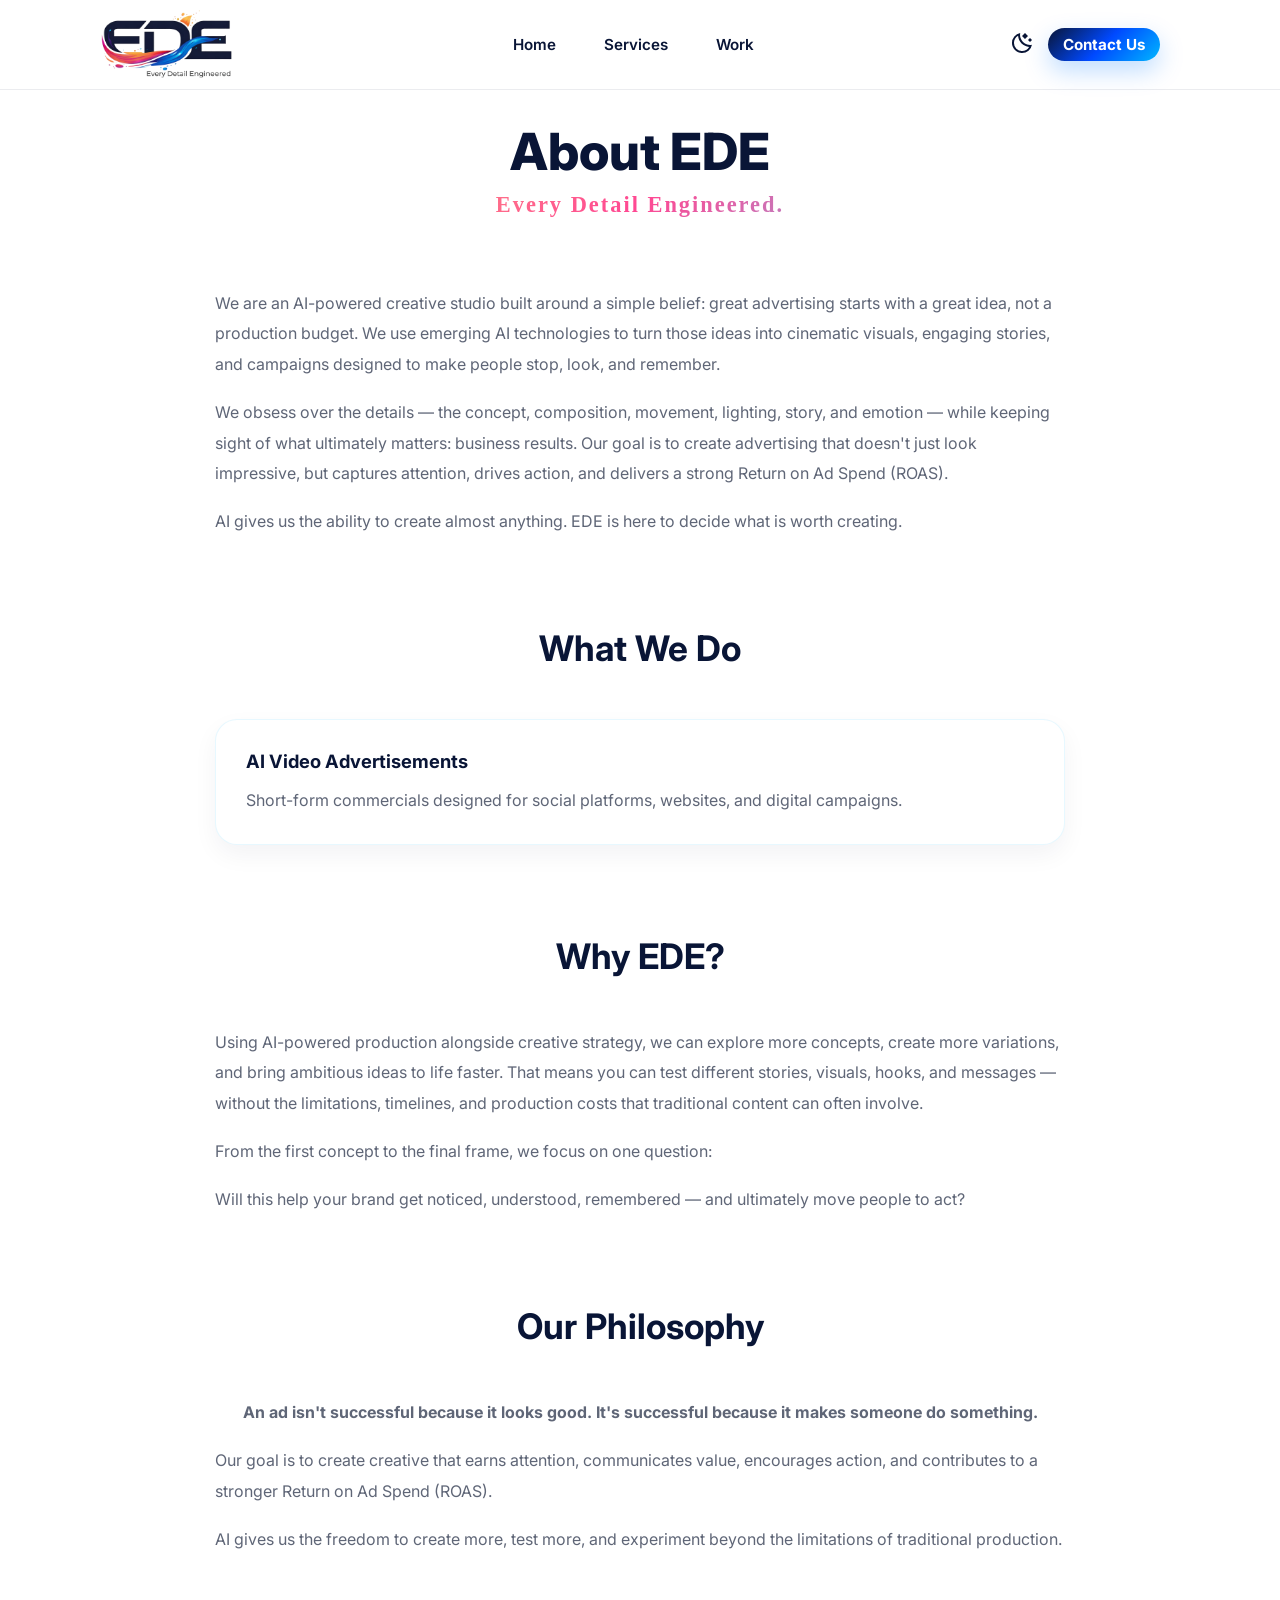
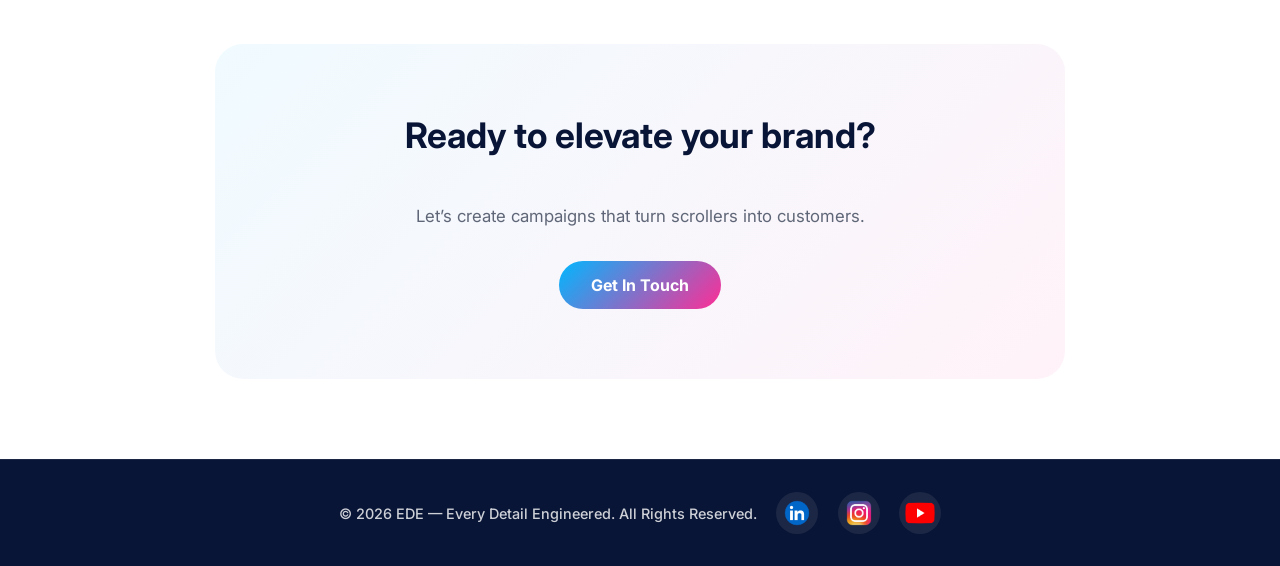
==== commit 0dfdfb97: "Changing the work segment" ====
--- a/about.html
+++ b/about.html
@@ -293,6 +293,9 @@
         <a href="https://www.instagram.com/ede_ai_ads/" target="_blank" rel="noopener noreferrer">
             <img src="./elements/instagram-logo-instagram-icon-transparent-free-png.webp" alt="instagram logo" class="footer-instagram-logo">
         </a>
+        <a href="https://www.youtube.com/@EveryDetailEngineered" target="_blank" rel="noopener noreferrer">
+            <img src="./elements/youtubelogo-Photoroom.png" alt="youtube logo" class="footer-instagram-logo">
+        </a>
     </div>
 
     <script src="./script.js"></script>
--- a/style.css
+++ b/style.css
@@ -145,6 +145,22 @@
 
 body.dark-mode::-webkit-scrollbar-thumb {
     background: rgba(255, 45, 149, 0.85);
+}
+
+.contact,
+.ham,
+.theme-toggle,
+.theme-toggle svg {
+    -webkit-tap-highlight-color: transparent;
+    user-select: none;
+}
+
+.theme-toggle:focus,
+.theme-toggle:focus-visible,
+.theme-toggle:active {
+    outline: none;
+    background: transparent;
+    box-shadow: none;
 }
 /* ==========================
    NAVBAR
@@ -680,7 +696,7 @@
 @media (max-width: 600px) {
 
     .footer {
-        flex-direction: column;
+        /* flex-direction: column; */
         gap: 1rem;
 
         padding: 1.5rem;
@@ -2389,4 +2405,962 @@
 .next img {
     width: 100%;
     height: 100%;
+}
+/* ========================================
+   WORKS PAGE
+======================================== */
+
+
+/* Main container */
+
+.works-page {
+    width: 100%;
+    min-height: 100vh;
+
+    padding: 150px 8vw 80px;
+
+    background: var(--bg-color);
+    color: var(--text-color);
+
+    transition:
+        background-color 0.3s ease,
+        color 0.3s ease;
+}
+
+
+/* ========================================
+   WORKS HERO
+======================================== */
+
+.works-hero {
+    max-width: 850px;
+
+    margin: 0 auto 65px;
+
+    text-align: center;
+}
+
+.works-eyebrow {
+    display: inline-block;
+
+    margin-bottom: 22px;
+
+    font-size: 0.8rem;
+    font-weight: 800;
+
+    letter-spacing: 3px;
+    text-transform: uppercase;
+
+    color: var(--brand-blue-light);
+}
+
+
+.works-hero h1 {
+    font-size: clamp(2.5rem, 6vw, 4.5rem);
+
+    font-weight: 800;
+    line-height: 1.1;
+
+    letter-spacing: -2px;
+
+    color: var(--brand-blue);
+}
+
+
+.works-hero h1 span {
+    background: linear-gradient(
+        135deg,
+        #ff7a18,
+        #ff2d95,
+        #00b7ff
+    );
+
+    background-clip: text;
+    -webkit-background-clip: text;
+
+    color: transparent;
+    -webkit-text-fill-color: transparent;
+}
+
+
+.works-hero p {
+    max-width: 650px;
+
+    margin: 24px auto 0;
+
+    font-size: 1.05rem;
+    line-height: 1.8;
+
+    color: var(--secondary-text);
+}
+
+
+/* ========================================
+   SECTOR GRID
+======================================== */
+
+.works-sectors {
+    max-width: 1250px;
+
+    margin: 0 auto;
+
+    display: grid;
+
+    grid-template-columns: repeat(3, minmax(0, 1fr));
+
+    gap: 24px;
+}
+
+
+/* ========================================
+   SECTOR CARD
+======================================== */
+
+.sector-card {
+    position: relative;
+
+    display: flex;
+    flex-direction: column;
+
+    min-height: 320px;
+
+    padding: 30px;
+
+    overflow: hidden;
+
+    text-decoration: none;
+
+    color: var(--text-color);
+
+    background: var(--card-bg);
+
+    border: 1px solid var(--border-color);
+    border-radius: 22px;
+
+    transition:
+        transform 0.35s ease,
+        border-color 0.35s ease,
+        box-shadow 0.35s ease,
+        background-color 0.3s ease;
+}
+
+
+/* Decorative background glow */
+
+.sector-card::before {
+    content: "";
+
+    position: absolute;
+
+    width: 220px;
+    height: 220px;
+
+    right: -100px;
+    bottom: -120px;
+
+    border-radius: 50%;
+
+    background: radial-gradient(
+        circle,
+        rgba(0, 183, 255, 0.12),
+        transparent 70%
+    );
+
+    pointer-events: none;
+
+    transition:
+        transform 0.45s ease,
+        opacity 0.35s ease;
+}
+
+
+/* Card number */
+
+.sector-number {
+    position: relative;
+    z-index: 1;
+
+    font-size: 0.85rem;
+    font-weight: 800;
+
+    letter-spacing: 2px;
+
+    color: var(--brand-blue-light);
+}
+
+
+/* Card content */
+
+.sector-content {
+    position: relative;
+    z-index: 1;
+
+    max-width: 440px;
+
+    margin-top: 40px;
+}
+
+
+/* Category label */
+
+.sector-label {
+    display: block;
+
+    margin-bottom: 12px;
+
+    font-size: 0.7rem;
+    font-weight: 800;
+
+    letter-spacing: 1.7px;
+
+    color: var(--secondary-text);
+}
+
+
+/* Card heading */
+
+.sector-content h2 {
+    margin-bottom: 14px;
+
+    font-size: clamp(1.5rem, 2.5vw, 2rem);
+
+    font-weight: 800;
+    line-height: 1.2;
+
+    letter-spacing: -0.7px;
+
+    color: var(--brand-blue);
+}
+
+
+/* Card description */
+
+.sector-content p {
+    max-width: 400px;
+
+    font-size: 0.95rem;
+    line-height: 1.8;
+
+    color: var(--secondary-text);
+}
+
+
+/* Explore link */
+
+.sector-link {
+    display: inline-flex;
+    align-items: center;
+
+    gap: 10px;
+
+    margin-top: 24px;
+
+    font-size: 0.9rem;
+    font-weight: 700;
+
+    color: var(--brand-blue-light);
+
+    transition: gap 0.3s ease;
+}
+
+
+.sector-link span {
+    font-size: 1.1rem;
+
+    transition: transform 0.3s ease;
+}
+
+
+/* Top-right arrow */
+
+.sector-arrow {
+    position: absolute;
+
+    top: 25px;
+    right: 25px;
+
+    width: 42px;
+    height: 42px;
+
+    display: flex;
+    align-items: center;
+    justify-content: center;
+
+    border: 1px solid var(--border-color);
+    border-radius: 50%;
+
+    font-size: 1.2rem;
+
+    color: var(--brand-blue);
+
+    background: var(--bg-color);
+
+    transition:
+        color 0.3s ease,
+        background-color 0.3s ease,
+        border-color 0.3s ease,
+        transform 0.3s ease;
+}
+
+
+/* ========================================
+   HOVER EFFECTS
+======================================== */
+
+.sector-card:hover {
+    transform: translateY(-7px);
+
+    border-color: var(--brand-blue-light);
+
+    box-shadow:
+        0 18px 45px rgba(0, 119, 255, 0.09);
+}
+
+
+.sector-card:hover::before {
+    transform: scale(1.5);
+
+    opacity: 1;
+}
+
+
+.sector-card:hover .sector-link {
+    gap: 16px;
+}
+
+
+.sector-card:hover .sector-link span {
+    transform: translate(3px, -3px);
+}
+
+
+.sector-card:hover .sector-arrow {
+    color: #ffffff;
+
+    background: var(--brand-blue-light);
+
+    border-color: var(--brand-blue-light);
+
+    transform: rotate(45deg);
+}
+
+
+/* Keyboard accessibility */
+
+.sector-card:focus-visible,
+.works-cta-button:focus-visible {
+    outline: 3px solid var(--brand-blue-light);
+    outline-offset: 5px;
+}
+
+
+/* ========================================
+   CLOSING CTA
+======================================== */
+
+.works-cta {
+    max-width: 800px;
+
+    margin: 100px auto 0;
+
+    padding: 55px 25px;
+
+    text-align: center;
+
+    border: 1px solid var(--border-color);
+    border-radius: 24px;
+
+    background: var(--card-bg);
+}
+
+
+.works-cta h2 {
+    font-size: clamp(1.7rem, 4vw, 2.5rem);
+
+    font-weight: 800;
+    line-height: 1.25;
+
+    letter-spacing: -1px;
+
+    color: var(--brand-blue);
+}
+
+
+.works-cta p {
+    margin-top: 15px;
+
+    font-size: 1rem;
+    line-height: 1.7;
+
+    color: var(--secondary-text);
+}
+
+
+/* CTA button */
+
+.works-cta-button {
+    display: inline-flex;
+    align-items: center;
+    justify-content: center;
+
+    gap: 12px;
+
+    margin-top: 28px;
+    padding: 14px 27px;
+
+    border-radius: 999px;
+
+    text-decoration: none;
+
+    font-size: 0.95rem;
+    font-weight: 700;
+
+    color: #ffffff;
+
+    background: linear-gradient(
+        135deg,
+        #091536,
+        #005eff,
+        #00b7ff
+    );
+
+    box-shadow:
+        0 10px 25px rgba(0, 119, 255, 0.2);
+
+    transition:
+        transform 0.3s ease,
+        box-shadow 0.3s ease;
+}
+
+
+.works-cta-button:hover {
+    transform: translateY(-3px);
+
+    box-shadow:
+        0 15px 35px rgba(0, 119, 255, 0.3);
+}
+
+
+/* ========================================
+   DARK MODE
+======================================== */
+
+body.dark-mode .sector-card {
+    background: var(--card-bg);
+
+    border-color: rgba(176, 176, 176, 0.25);
+}
+
+
+body.dark-mode .sector-card:hover {
+    border-color: var(--brand-blue);
+
+    box-shadow:
+        0 18px 45px rgba(0, 0, 0, 0.2);
+}
+
+
+body.dark-mode .sector-card::before {
+    background: radial-gradient(
+        circle,
+        rgba(255, 45, 149, 0.12),
+        transparent 70%
+    );
+}
+
+
+body.dark-mode .sector-number,
+body.dark-mode .sector-link {
+    color: var(--brand-blue);
+}
+
+
+body.dark-mode .sector-arrow {
+    background: #101f45;
+
+    border-color: rgba(176, 176, 176, 0.25);
+
+    color: var(--brand-blue);
+}
+
+
+body.dark-mode .sector-card:hover .sector-arrow {
+    color: #091536;
+
+    background: var(--brand-blue);
+
+    border-color: var(--brand-blue);
+}
+
+
+body.dark-mode .works-cta-button {
+    color: #091536;
+
+    background: linear-gradient(
+        135deg,
+        #ff2d95,
+        #ff63b3
+    );
+
+    box-shadow:
+        0 10px 25px rgba(255, 45, 149, 0.15);
+}
+
+
+body.dark-mode .works-cta-button:hover {
+    box-shadow:
+        0 15px 35px rgba(255, 45, 149, 0.25);
+}
+
+
+/* ========================================
+   TABLET
+======================================== */
+
+@media (max-width: 800px) {
+
+    .works-page {
+        padding: 125px 5vw 60px;
+    }
+
+    .works-hero {
+        margin-bottom: 45px;
+    }
+
+    .works-sectors {
+        gap: 18px;
+    }
+
+    .sector-card {
+        min-height: 330px;
+
+        padding: 25px;
+    }
+
+    .sector-content {
+        margin-top: 35px;
+    }
+
+    .works-cta {
+        margin-top: 75px;
+    }
+
+}
+
+
+/* ========================================
+   MOBILE
+======================================== */
+
+@media (max-width: 600px) {
+
+    .works-page {
+        padding: 115px 6vw 45px;
+    }
+
+    .works-hero {
+        margin-bottom: 35px;
+    }
+
+    .works-eyebrow {
+        font-size: 0.7rem;
+
+        letter-spacing: 2px;
+    }
+
+    .works-hero h1 {
+        font-size: clamp(2.3rem, 10vw, 3.5rem);
+
+        letter-spacing: -1.5px;
+    }
+
+    .works-hero p {
+        margin-top: 18px;
+
+        font-size: 0.92rem;
+
+        line-height: 1.8;
+    }
+
+    .works-sectors {
+        grid-template-columns: 1fr;
+
+        gap: 16px;
+    }
+
+    .sector-card {
+        min-height: 300px;
+
+        padding: 24px;
+
+        border-radius: 18px;
+    }
+
+    .sector-content {
+        margin-top: 35px;
+    }
+
+    .sector-content h2 {
+        font-size: 1.65rem;
+    }
+
+    .sector-content p {
+        font-size: 0.9rem;
+    }
+
+    .sector-arrow {
+        top: 20px;
+        right: 20px;
+
+        width: 38px;
+        height: 38px;
+    }
+
+    .works-cta {
+        margin-top: 60px;
+
+        padding: 40px 22px;
+
+        border-radius: 20px;
+    }
+
+    .works-cta h2 {
+        font-size: 1.8rem;
+    }
+
+    .works-cta p {
+        font-size: 0.92rem;
+    }
+
+}
+
+
+/* ========================================
+   SMALL MOBILE
+======================================== */
+
+@media (max-width: 350px) {
+
+    .works-page {
+        padding-inline: 5vw;
+    }
+
+    .works-hero h1 {
+        font-size: 2.1rem;
+    }
+
+    .sector-card {
+        padding: 20px;
+    }
+
+    .sector-content h2 {
+        font-size: 1.4rem;
+    }
+
+    .sector-arrow {
+        width: 34px;
+        height: 34px;
+
+        top: 16px;
+        right: 16px;
+    }
+
+}
+/* ========================================
+   CAMPAIGN PAGES
+======================================== */
+
+.campaign-page {
+    min-height: 100vh;
+    display: flex;
+    flex-direction: column;
+}
+
+/* Main content */
+
+.campaign-main {
+    width: min(1200px, 90%);
+    margin: 0 auto;
+    padding: 35px 0 90px;
+    flex: 1;
+}
+
+/* Back link */
+
+.back-to-works {
+    display: inline-flex;
+    align-items: center;
+    gap: 8px;
+
+    margin-bottom: 65px;
+
+    color: var(--secondary-text);
+    text-decoration: none;
+    font-size: 0.95rem;
+    font-weight: 500;
+
+    transition: color 0.25s ease, transform 0.25s ease;
+}
+
+.back-to-works:hover {
+    color: var(--brand-blue-light);
+    transform: translateX(-4px);
+}
+
+/* Page introduction */
+
+.campaign-header {
+    max-width: 780px;
+    margin-bottom: 65px;
+}
+
+.campaign-eyebrow {
+    margin-bottom: 18px;
+
+    color: var(--brand-blue-light);
+    font-size: 0.8rem;
+    font-weight: 700;
+    letter-spacing: 2px;
+    text-transform: uppercase;
+}
+
+.campaign-header h1 {
+    font-size: clamp(2.2rem, 5vw, 4rem);
+    line-height: 1.12;
+    letter-spacing: -1.5px;
+    font-weight: 750;
+
+    margin-bottom: 22px;
+}
+
+.campaign-accent {
+    color: var(--brand-blue);
+}
+
+.campaign-intro {
+    max-width: 650px;
+
+    color: var(--secondary-text);
+    font-size: 1.05rem;
+    line-height: 1.8;
+}
+
+/* Campaign list */
+
+.campaign-list {
+    display: flex;
+    flex-direction: column;
+    gap: 35px;
+}
+
+/* Individual campaign rectangle */
+
+.campaign-card {
+    display: grid;
+    grid-template-columns: minmax(0, 1fr) minmax(0, 1fr);
+    align-items: stretch;
+    gap: 35px;
+
+    padding: 24px;
+
+    background: var(--card-bg);
+    border: 1px solid var(--border-color);
+    border-radius: 18px;
+
+    overflow: hidden;
+
+    transition:
+        border-color 0.3s ease,
+        transform 0.3s ease;
+}
+
+.campaign-card:hover {
+    border-color: var(--brand-blue-light);
+    transform: translateY(-3px);
+}
+
+/* Video container */
+
+.campaign-media {
+    position: relative;
+    align-self: center;
+
+    width: 100%;
+    min-width: 0;
+
+    overflow: hidden;
+    border-radius: 12px;
+    background: #000;
+}
+
+.campaign-video {
+    display: block;
+    width: 100%;
+    aspect-ratio: auto;
+    object-fit: contain;
+    background: #000;
+}
+/* Campaign information */
+
+.campaign-content {
+    display: flex;
+    flex-direction: column;
+    justify-content: center;
+
+    min-width: 0;
+    padding: 12px 10px;
+}
+
+.campaign-brand {
+    margin-bottom: 12px;
+
+    color: var(--brand-blue-light);
+    font-size: 0.78rem;
+    font-weight: 700;
+    letter-spacing: 1.5px;
+    text-transform: uppercase;
+}
+
+.campaign-title {
+    margin-bottom: 20px;
+
+    color: var(--text-color);
+    font-size: clamp(1.5rem, 2.5vw, 2.1rem);
+    line-height: 1.25;
+    font-weight: 700;
+}
+
+.campaign-description {
+    margin-bottom: 25px;
+
+    color: var(--secondary-text);
+    font-size: 0.98rem;
+    line-height: 1.8;
+}
+
+/* Idea and approach sections */
+
+.campaign-detail + .campaign-detail {
+    margin-top: 22px;
+}
+
+.campaign-detail h3 {
+    margin-bottom: 9px;
+
+    color: var(--text-color);
+    font-size: 0.85rem;
+    font-weight: 700;
+    letter-spacing: 1px;
+    text-transform: uppercase;
+}
+
+.campaign-detail p {
+    color: var(--secondary-text);
+    font-size: 0.94rem;
+    line-height: 1.8;
+    overflow-wrap: anywhere;
+}
+
+/* Loading, empty, and error states */
+
+.campaign-loading,
+.campaign-message {
+    padding: 30px 0;
+
+    color: var(--secondary-text);
+    font-size: 1rem;
+    line-height: 1.7;
+}
+
+.campaign-message {
+    padding: 24px;
+    background: var(--card-bg);
+    border: 1px solid var(--border-color);
+    border-radius: 12px;
+}
+
+/* Footer positioning */
+
+.campaign-page .footer {
+    margin-top: auto;
+}
+
+/* ========================================
+   RESPONSIVE LAYOUT
+======================================== */
+
+@media (max-width: 850px) {
+    .campaign-main {
+        width: 92%;
+    }
+
+    .campaign-card {
+        gap: 24px;
+        padding: 18px;
+    }
+
+    .campaign-content {
+        padding: 8px 0;
+    }
+
+    .campaign-header {
+        margin-bottom: 45px;
+    }
+
+    .back-to-works {
+        margin-bottom: 45px;
+    }
+}
+
+@media (max-width: 650px) {
+    .campaign-main {
+        width: 92%;
+        padding-top: 24px;
+        padding-bottom: 55px;
+    }
+
+    .back-to-works {
+        margin-bottom: 40px;
+    }
+
+    .campaign-header h1 {
+        letter-spacing: -0.7px;
+    }
+
+    .campaign-intro {
+        font-size: 0.98rem;
+        line-height: 1.75;
+    }
+
+    .campaign-list {
+        gap: 24px;
+    }
+
+    .campaign-card {
+        grid-template-columns: minmax(0, 1fr);
+        gap: 22px;
+        padding: 14px;
+        border-radius: 14px;
+    }
+
+    .campaign-media {
+        align-self: auto;
+    }
+
+    .campaign-content {
+        padding: 5px 4px 12px;
+    }
+
+    .campaign-title {
+        font-size: 1.65rem;
+        margin-bottom: 16px;
+    }
+
+    .campaign-description {
+        margin-bottom: 20px;
+    }
+
+    .campaign-detail + .campaign-detail {
+        margin-top: 20px;
+    }
 }
